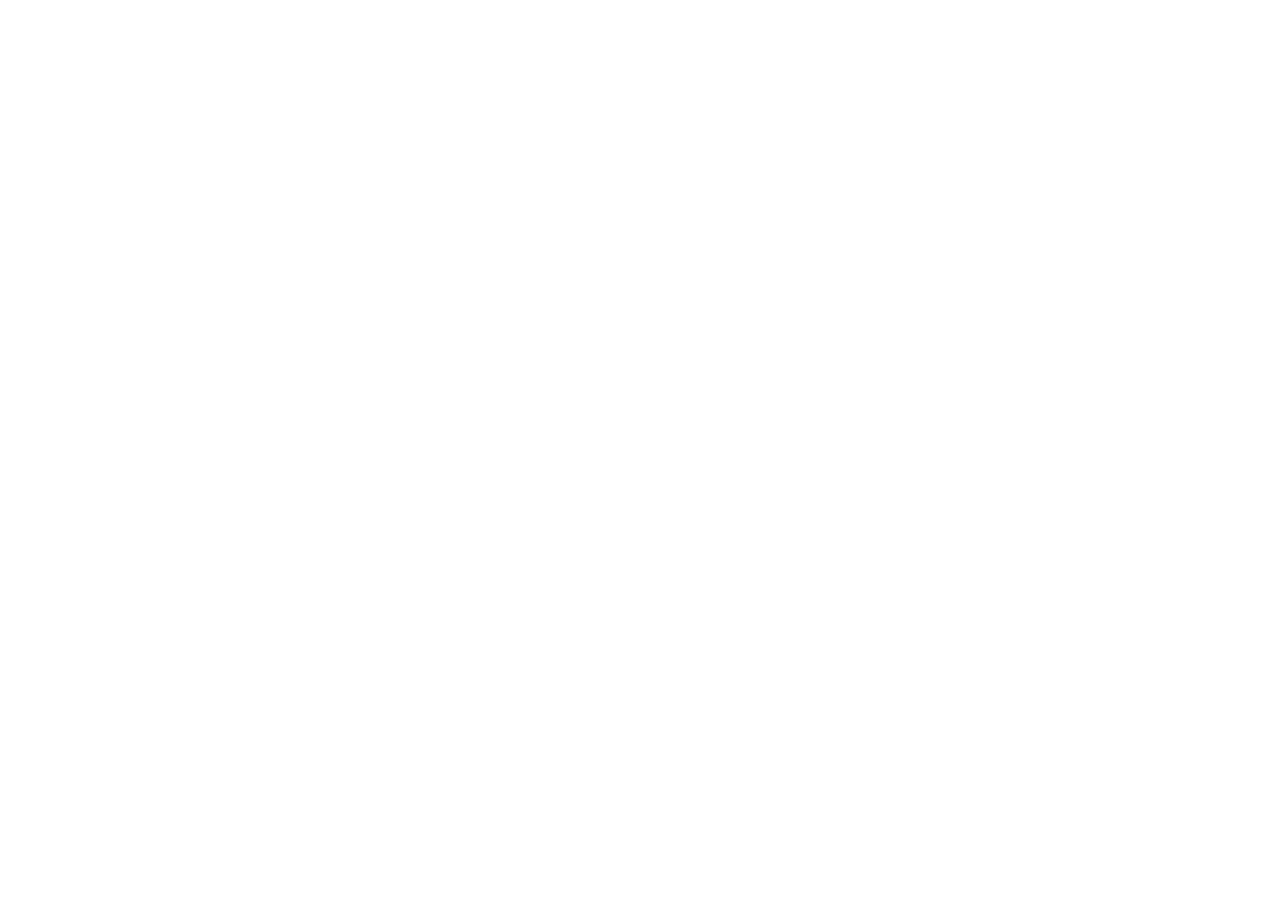
==== home/index.html @ d4605ff1 "init project" ====
<!DOCTYPE html>
<html lang="en">

<head>
    <meta charset="UTF-8">
    <meta http-equiv="X-UA-Compatible" content="IE=edge">
    <meta name="viewport" content="width=device-width, initial-scale=1.0">
    <title>Document</title>
</head>

<body>

</body>

</html>
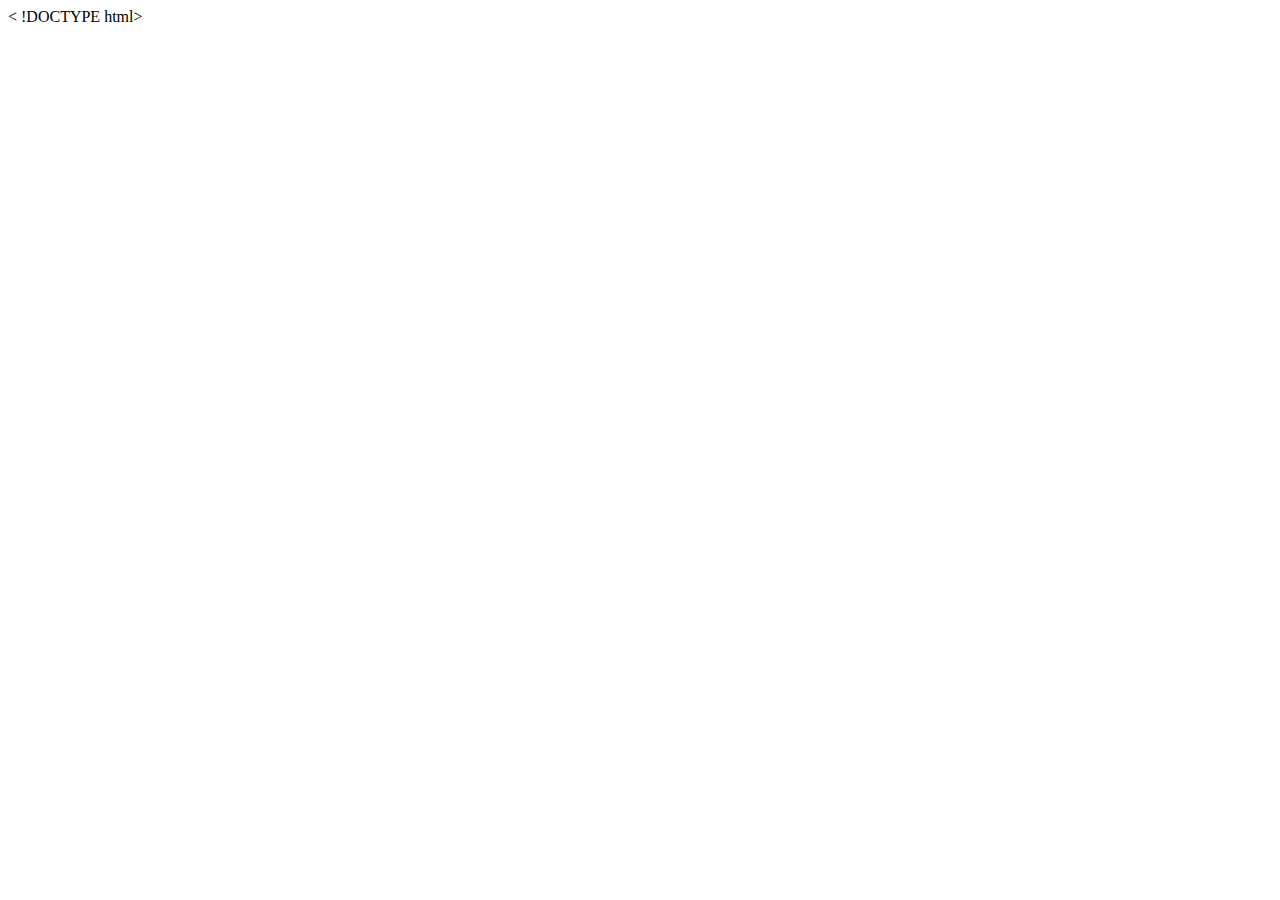
==== commit a5b7bbd5: "完成登录和注册" ====
--- a/home/index.html
+++ b/home/index.html
@@ -1,15 +1,14 @@
-<!DOCTYPE html>
-<html lang="en">
+< !DOCTYPE html>
+    <html lang="en">
 
-<head>
-    <meta charset="UTF-8">
-    <meta http-equiv="X-UA-Compatible" content="IE=edge">
-    <meta name="viewport" content="width=device-width, initial-scale=1.0">
-    <title>Document</title>
-</head>
+    <head>
+        <meta charset="UTF-8">
+        <meta http-equiv="X-UA-Compatible" content="IE=edge">
+        <meta name="viewport" content="width=device-width, initial-scale=1.0">
 
-<body>
+        <title>大事件-登录/注册</title>
+    </head>
 
-</body>
+    <body></body>
 
-</html>+    </html>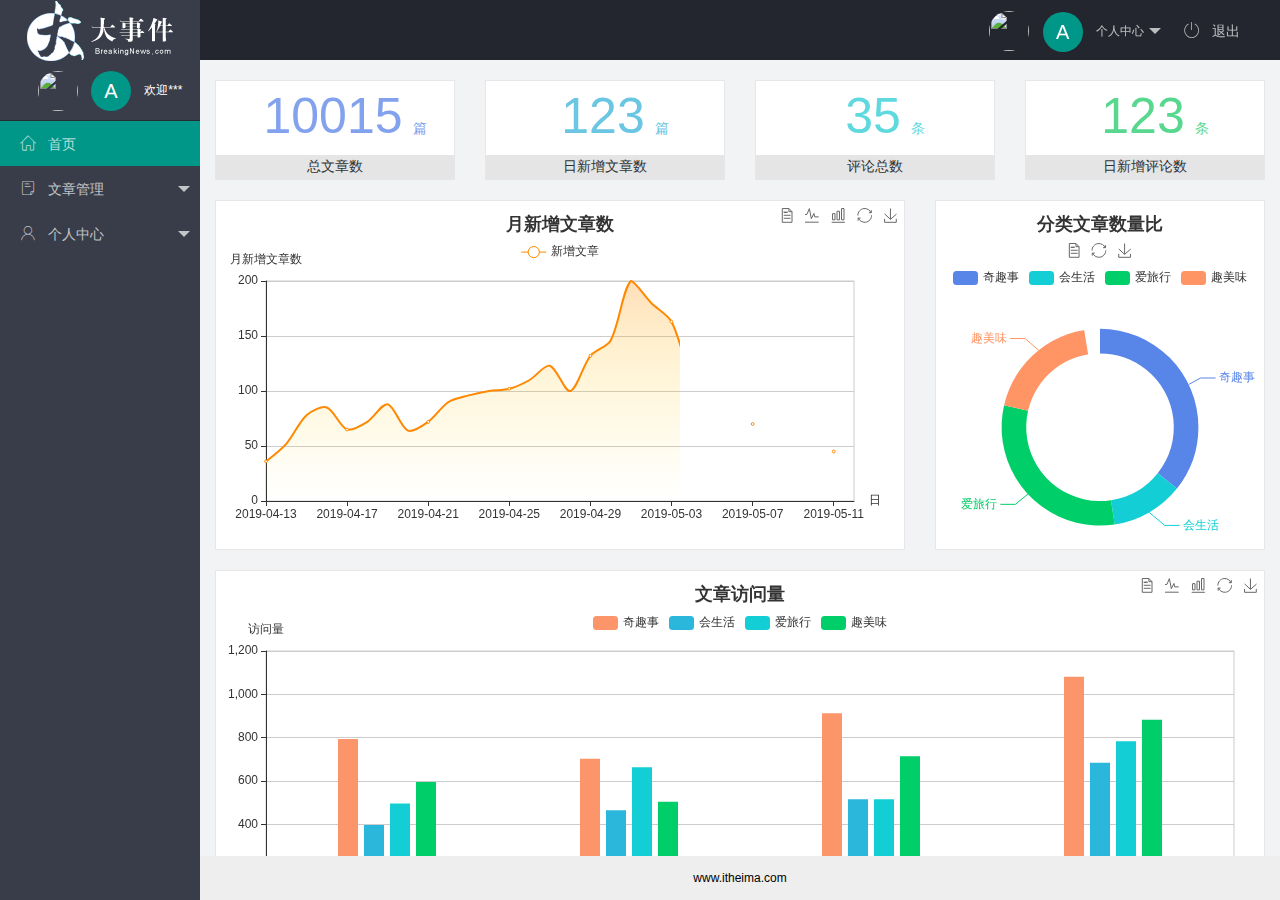
==== commit ebaa5577: "完成开发" ====
--- a/home/index.html
+++ b/home/index.html
@@ -1,14 +1,122 @@
-< !DOCTYPE html>
-    <html lang="en">
+<!DOCTYPE html>
+<html lang="en">
 
-    <head>
-        <meta charset="UTF-8">
-        <meta http-equiv="X-UA-Compatible" content="IE=edge">
-        <meta name="viewport" content="width=device-width, initial-scale=1.0">
+<head>
+    <meta charset="UTF-8">
+    <meta http-equiv="X-UA-Compatible" content="IE=edge">
+    <meta name="viewport" content="width=device-width, initial-scale=1.0">
+    <title>后台主页</title>
+    <link rel="stylesheet" href="../assets/lib/layui/css/layui.css">
+    <link rel="stylesheet" href="../assets/css/index.css">
+    <link rel="stylesheet" href="../assets/fonts/iconfont.css" />
+</head>
 
-        <title>大事件-登录/注册</title>
-    </head>
+<body>
+    <div class="layui-layout layui-layout-admin">
+        <div class="layui-header">
+            <div class="layui-logo layui-hide-xs layui-bg-black">
+                <img src="../assets/images/logo.png" alt="" />
+            </div>
+            <!-- 头部区域（可配合layui 已有的水平导航） -->
+            <ul class="layui-nav layui-layout-right">
+                <li class="layui-nav-item layui-hide layui-show-md-inline-block">
+                    <a href="javascript:;" class="userinfo">
+                        <img src="//tva1.sinaimg.cn/crop.0.0.118.118.180/5db11ff4gw1e77d3nqrv8j203b03cweg.jpg"
+                             class="layui-nav-img">
+                        <span class="text-avatar">A</span>
+                        个人中心
+                    </a>
+                    <dl class="layui-nav-child">
+                        <dd><a href="">基本资料</a></dd>
+                        <dd><a href="">更换头像</a></dd>
+                        <dd><a href="">重置密码</a></dd>
+                    </dl>
+                </li>
+                <li class="layui-nav-item" lay-header-event="menuRight" lay-unselect>
+                    <a href="javascript:;" id="btnLogout">
+                        <span class="iconfont icon-tuichu"></span>
+                        退出
+                    </a>
+                </li>
+            </ul>
+        </div>
 
-    <body></body>
+        <div class="layui-side layui-bg-black">
+            <div class="layui-side-scroll">
+                <!-- 头像区域 -->
+                <div class="userinfo">
+                    <img src="//tva1.sinaimg.cn/crop.0.0.118.118.180/5db11ff4gw1e77d3nqrv8j203b03cweg.jpg"
+                         class="layui-nav-img">
+                    <span class="text-avatar">A</span>
+                    <span id="welcome">
+                        欢迎***
+                    </span>
+                </div>
+                <!-- 左侧导航区域（可配合layui已有的垂直导航） -->
+                <ul class="layui-nav layui-nav-tree" lay-filter="test" lay-shrink="all">
+                    <li class="layui-nav-item">
+                        <a class="layui-this" href="./dashboard.html" target="fm">
+                            <span class="iconfont icon-home"></span>
+                            首页
+                        </a>
+                    </li>
+                    <li class="layui-nav-item">
+                        <a class="" href="javascript:;">
+                            <span class="iconfont icon-16"></span>
+                            文章管理
+                        </a>
+                        <dl class="layui-nav-child">
+                            <dd><a href="javascript:;">
+                                    <i class="layui-icon layui-icon-app"></i>
+                                    文章类别
+                                </a></dd>
+                            <dd><a href="javascript:;">
+                                    <i class="layui-icon layui-icon-app"></i>
+                                    文章列表</a></dd>
+                            <dd><a href="javascript:;">
+                                    <i class="layui-icon layui-icon-app"></i>
+                                    发布文章</a></dd>
+                        </dl>
+                    </li>
+                    <li class="layui-nav-item">
+                        <a href="javascript:;">
+                            <span class="iconfont icon-user"></span>
+                            个人中心
+                        </a>
+                        <dl class="layui-nav-child">
+                            <dd><a href="javascript:;">
+                                    <i class="layui-icon layui-icon-app"></i>
+                                    基本资料
+                                </a></dd>
+                            <dd><a href="javascript:;">
+                                    <i class="layui-icon layui-icon-app"></i>
+                                    更换头像
+                                </a></dd>
+                            <dd><a href="javascript:;">
+                                    <i class="layui-icon layui-icon-app"></i>
+                                    重置密码
+                                </a></dd>
+                        </dl>
+                    </li>
+                    <!-- <li class="layui-nav-item"><a href="">the links</a></li> -->
+                </ul>
+            </div>
+        </div>
 
-    </html>+        <div class="layui-body">
+            <!-- 内容主体区域 -->
+            <iframe src="./dashboard.html" frameborder="0" name="fm"></iframe>
+        </div>
+
+        <div class="layui-footer">
+            <!-- 底部固定区域 -->
+            www.itheima.com
+        </div>
+    </div>
+    <script src="../assets/lib/layui/layui.all.js"></script>
+    <script src="../assets/lib/jquery.js"></script>
+    <script src="../assets/js/baseApi.js"></script>
+    <script src="../assets/js/index.js"></script>
+</body>
+
+</html>--- a/assets/lib/layui/css/layui.css
+++ b/assets/lib/layui/css/layui.css
@@ -0,0 +1,2 @@
+/** layui-v2.5.5 MIT License By https://www.layui.com */
+ .layui-inline,img{display:inline-block;vertical-align:middle}h1,h2,h3,h4,h5,h6{font-weight:400}.layui-edge,.layui-header,.layui-inline,.layui-main{position:relative}.layui-body,.layui-edge,.layui-elip{overflow:hidden}.layui-btn,.layui-edge,.layui-inline,img{vertical-align:middle}.layui-btn,.layui-disabled,.layui-icon,.layui-unselect{-moz-user-select:none;-webkit-user-select:none;-ms-user-select:none}.layui-elip,.layui-form-checkbox span,.layui-form-pane .layui-form-label{text-overflow:ellipsis;white-space:nowrap}.layui-breadcrumb,.layui-tree-btnGroup{visibility:hidden}blockquote,body,button,dd,div,dl,dt,form,h1,h2,h3,h4,h5,h6,input,li,ol,p,pre,td,textarea,th,ul{margin:0;padding:0;-webkit-tap-highlight-color:rgba(0,0,0,0)}a:active,a:hover{outline:0}img{border:none}li{list-style:none}table{border-collapse:collapse;border-spacing:0}h4,h5,h6{font-size:100%}button,input,optgroup,option,select,textarea{font-family:inherit;font-size:inherit;font-style:inherit;font-weight:inherit;outline:0}pre{white-space:pre-wrap;white-space:-moz-pre-wrap;white-space:-pre-wrap;white-space:-o-pre-wrap;word-wrap:break-word}body{line-height:24px;font:14px Helvetica Neue,Helvetica,PingFang SC,Tahoma,Arial,sans-serif}hr{height:1px;margin:10px 0;border:0;clear:both}a{color:#333;text-decoration:none}a:hover{color:#777}a cite{font-style:normal;*cursor:pointer}.layui-border-box,.layui-border-box *{box-sizing:border-box}.layui-box,.layui-box *{box-sizing:content-box}.layui-clear{clear:both;*zoom:1}.layui-clear:after{content:'\20';clear:both;*zoom:1;display:block;height:0}.layui-inline{*display:inline;*zoom:1}.layui-edge{display:inline-block;width:0;height:0;border-width:6px;border-style:dashed;border-color:transparent}.layui-edge-top{top:-4px;border-bottom-color:#999;border-bottom-style:solid}.layui-edge-right{border-left-color:#999;border-left-style:solid}.layui-edge-bottom{top:2px;border-top-color:#999;border-top-style:solid}.layui-edge-left{border-right-color:#999;border-right-style:solid}.layui-disabled,.layui-disabled:hover{color:#d2d2d2!important;cursor:not-allowed!important}.layui-circle{border-radius:100%}.layui-show{display:block!important}.layui-hide{display:none!important}@font-face{font-family:layui-icon;src:url(../font/iconfont.eot?v=250);src:url(../font/iconfont.eot?v=250#iefix) format('embedded-opentype'),url(../font/iconfont.woff2?v=250) format('woff2'),url(../font/iconfont.woff?v=250) format('woff'),url(../font/iconfont.ttf?v=250) format('truetype'),url(../font/iconfont.svg?v=250#layui-icon) format('svg')}.layui-icon{font-family:layui-icon!important;font-size:16px;font-style:normal;-webkit-font-smoothing:antialiased;-moz-osx-font-smoothing:grayscale}.layui-icon-reply-fill:before{content:"\e611"}.layui-icon-set-fill:before{content:"\e614"}.layui-icon-menu-fill:before{content:"\e60f"}.layui-icon-search:before{content:"\e615"}.layui-icon-share:before{content:"\e641"}.layui-icon-set-sm:before{content:"\e620"}.layui-icon-engine:before{content:"\e628"}.layui-icon-close:before{content:"\1006"}.layui-icon-close-fill:before{content:"\1007"}.layui-icon-chart-screen:before{content:"\e629"}.layui-icon-star:before{content:"\e600"}.layui-icon-circle-dot:before{content:"\e617"}.layui-icon-chat:before{content:"\e606"}.layui-icon-release:before{content:"\e609"}.layui-icon-list:before{content:"\e60a"}.layui-icon-chart:before{content:"\e62c"}.layui-icon-ok-circle:before{content:"\1005"}.layui-icon-layim-theme:before{content:"\e61b"}.layui-icon-table:before{content:"\e62d"}.layui-icon-right:before{content:"\e602"}.layui-icon-left:before{content:"\e603"}.layui-icon-cart-simple:before{content:"\e698"}.layui-icon-face-cry:before{content:"\e69c"}.layui-icon-face-smile:before{content:"\e6af"}.layui-icon-survey:before{content:"\e6b2"}.layui-icon-tree:before{content:"\e62e"}.layui-icon-upload-circle:before{content:"\e62f"}.layui-icon-add-circle:before{content:"\e61f"}.layui-icon-download-circle:before{content:"\e601"}.layui-icon-templeate-1:before{content:"\e630"}.layui-icon-util:before{content:"\e631"}.layui-icon-face-surprised:before{content:"\e664"}.layui-icon-edit:before{content:"\e642"}.layui-icon-speaker:before{content:"\e645"}.layui-icon-down:before{content:"\e61a"}.layui-icon-file:before{content:"\e621"}.layui-icon-layouts:before{content:"\e632"}.layui-icon-rate-half:before{content:"\e6c9"}.layui-icon-add-circle-fine:before{content:"\e608"}.layui-icon-prev-circle:before{content:"\e633"}.layui-icon-read:before{content:"\e705"}.layui-icon-404:before{content:"\e61c"}.layui-icon-carousel:before{content:"\e634"}.layui-icon-help:before{content:"\e607"}.layui-icon-code-circle:before{content:"\e635"}.layui-icon-water:before{content:"\e636"}.layui-icon-username:before{content:"\e66f"}.layui-icon-find-fill:before{content:"\e670"}.layui-icon-about:before{content:"\e60b"}.layui-icon-location:before{content:"\e715"}.layui-icon-up:before{content:"\e619"}.layui-icon-pause:before{content:"\e651"}.layui-icon-date:before{content:"\e637"}.layui-icon-layim-uploadfile:before{content:"\e61d"}.layui-icon-delete:before{content:"\e640"}.layui-icon-play:before{content:"\e652"}.layui-icon-top:before{content:"\e604"}.layui-icon-friends:before{content:"\e612"}.layui-icon-refresh-3:before{content:"\e9aa"}.layui-icon-ok:before{content:"\e605"}.layui-icon-layer:before{content:"\e638"}.layui-icon-face-smile-fine:before{content:"\e60c"}.layui-icon-dollar:before{content:"\e659"}.layui-icon-group:before{content:"\e613"}.layui-icon-layim-download:before{content:"\e61e"}.layui-icon-picture-fine:before{content:"\e60d"}.layui-icon-link:before{content:"\e64c"}.layui-icon-diamond:before{content:"\e735"}.layui-icon-log:before{content:"\e60e"}.layui-icon-rate-solid:before{content:"\e67a"}.layui-icon-fonts-del:before{content:"\e64f"}.layui-icon-unlink:before{content:"\e64d"}.layui-icon-fonts-clear:before{content:"\e639"}.layui-icon-triangle-r:before{content:"\e623"}.layui-icon-circle:before{content:"\e63f"}.layui-icon-radio:before{content:"\e643"}.layui-icon-align-center:before{content:"\e647"}.layui-icon-align-right:before{content:"\e648"}.layui-icon-align-left:before{content:"\e649"}.layui-icon-loading-1:before{content:"\e63e"}.layui-icon-return:before{content:"\e65c"}.layui-icon-fonts-strong:before{content:"\e62b"}.layui-icon-upload:before{content:"\e67c"}.layui-icon-dialogue:before{content:"\e63a"}.layui-icon-video:before{content:"\e6ed"}.layui-icon-headset:before{content:"\e6fc"}.layui-icon-cellphone-fine:before{content:"\e63b"}.layui-icon-add-1:before{content:"\e654"}.layui-icon-face-smile-b:before{content:"\e650"}.layui-icon-fonts-html:before{content:"\e64b"}.layui-icon-form:before{content:"\e63c"}.layui-icon-cart:before{content:"\e657"}.layui-icon-camera-fill:before{content:"\e65d"}.layui-icon-tabs:before{content:"\e62a"}.layui-icon-fonts-code:before{content:"\e64e"}.layui-icon-fire:before{content:"\e756"}.layui-icon-set:before{content:"\e716"}.layui-icon-fonts-u:before{content:"\e646"}.layui-icon-triangle-d:before{content:"\e625"}.layui-icon-tips:before{content:"\e702"}.layui-icon-picture:before{content:"\e64a"}.layui-icon-more-vertical:before{content:"\e671"}.layui-icon-flag:before{content:"\e66c"}.layui-icon-loading:before{content:"\e63d"}.layui-icon-fonts-i:before{content:"\e644"}.layui-icon-refresh-1:before{content:"\e666"}.layui-icon-rmb:before{content:"\e65e"}.layui-icon-home:before{content:"\e68e"}.layui-icon-user:before{content:"\e770"}.layui-icon-notice:before{content:"\e667"}.layui-icon-login-weibo:before{content:"\e675"}.layui-icon-voice:before{content:"\e688"}.layui-icon-upload-drag:before{content:"\e681"}.layui-icon-login-qq:before{content:"\e676"}.layui-icon-snowflake:before{content:"\e6b1"}.layui-icon-file-b:before{content:"\e655"}.layui-icon-template:before{content:"\e663"}.layui-icon-auz:before{content:"\e672"}.layui-icon-console:before{content:"\e665"}.layui-icon-app:before{content:"\e653"}.layui-icon-prev:before{content:"\e65a"}.layui-icon-website:before{content:"\e7ae"}.layui-icon-next:before{content:"\e65b"}.layui-icon-component:before{content:"\e857"}.layui-icon-more:before{content:"\e65f"}.layui-icon-login-wechat:before{content:"\e677"}.layui-icon-shrink-right:before{content:"\e668"}.layui-icon-spread-left:before{content:"\e66b"}.layui-icon-camera:before{content:"\e660"}.layui-icon-note:before{content:"\e66e"}.layui-icon-refresh:before{content:"\e669"}.layui-icon-female:before{content:"\e661"}.layui-icon-male:before{content:"\e662"}.layui-icon-password:before{content:"\e673"}.layui-icon-senior:before{content:"\e674"}.layui-icon-theme:before{content:"\e66a"}.layui-icon-tread:before{content:"\e6c5"}.layui-icon-praise:before{content:"\e6c6"}.layui-icon-star-fill:before{content:"\e658"}.layui-icon-rate:before{content:"\e67b"}.layui-icon-template-1:before{content:"\e656"}.layui-icon-vercode:before{content:"\e679"}.layui-icon-cellphone:before{content:"\e678"}.layui-icon-screen-full:before{content:"\e622"}.layui-icon-screen-restore:before{content:"\e758"}.layui-icon-cols:before{content:"\e610"}.layui-icon-export:before{content:"\e67d"}.layui-icon-print:before{content:"\e66d"}.layui-icon-slider:before{content:"\e714"}.layui-icon-addition:before{content:"\e624"}.layui-icon-subtraction:before{content:"\e67e"}.layui-icon-service:before{content:"\e626"}.layui-icon-transfer:before{content:"\e691"}.layui-main{width:1140px;margin:0 auto}.layui-header{z-index:1000;height:60px}.layui-header a:hover{transition:all .5s;-webkit-transition:all .5s}.layui-side{position:fixed;left:0;top:0;bottom:0;z-index:999;width:200px;overflow-x:hidden}.layui-side-scroll{position:relative;width:220px;height:100%;overflow-x:hidden}.layui-body{position:absolute;left:200px;right:0;top:0;bottom:0;z-index:998;width:auto;overflow-y:auto;box-sizing:border-box}.layui-layout-body{overflow:hidden}.layui-layout-admin .layui-header{background-color:#23262E}.layui-layout-admin .layui-side{top:60px;width:200px;overflow-x:hidden}.layui-layout-admin .layui-body{position:fixed;top:60px;bottom:44px}.layui-layout-admin .layui-main{width:auto;margin:0 15px}.layui-layout-admin .layui-footer{position:fixed;left:200px;right:0;bottom:0;height:44px;line-height:44px;padding:0 15px;background-color:#eee}.layui-layout-admin .layui-logo{position:absolute;left:0;top:0;width:200px;height:100%;line-height:60px;text-align:center;color:#009688;font-size:16px}.layui-layout-admin .layui-header .layui-nav{background:0 0}.layui-layout-left{position:absolute!important;left:200px;top:0}.layui-layout-right{position:absolute!important;right:0;top:0}.layui-container{position:relative;margin:0 auto;padding:0 15px;box-sizing:border-box}.layui-fluid{position:relative;margin:0 auto;padding:0 15px}.layui-row:after,.layui-row:before{content:'';display:block;clear:both}.layui-col-lg1,.layui-col-lg10,.layui-col-lg11,.layui-col-lg12,.layui-col-lg2,.layui-col-lg3,.layui-col-lg4,.layui-col-lg5,.layui-col-lg6,.layui-col-lg7,.layui-col-lg8,.layui-col-lg9,.layui-col-md1,.layui-col-md10,.layui-col-md11,.layui-col-md12,.layui-col-md2,.layui-col-md3,.layui-col-md4,.layui-col-md5,.layui-col-md6,.layui-col-md7,.layui-col-md8,.layui-col-md9,.layui-col-sm1,.layui-col-sm10,.layui-col-sm11,.layui-col-sm12,.layui-col-sm2,.layui-col-sm3,.layui-col-sm4,.layui-col-sm5,.layui-col-sm6,.layui-col-sm7,.layui-col-sm8,.layui-col-sm9,.layui-col-xs1,.layui-col-xs10,.layui-col-xs11,.layui-col-xs12,.layui-col-xs2,.layui-col-xs3,.layui-col-xs4,.layui-col-xs5,.layui-col-xs6,.layui-col-xs7,.layui-col-xs8,.layui-col-xs9{position:relative;display:block;box-sizing:border-box}.layui-col-xs1,.layui-col-xs10,.layui-col-xs11,.layui-col-xs12,.layui-col-xs2,.layui-col-xs3,.layui-col-xs4,.layui-col-xs5,.layui-col-xs6,.layui-col-xs7,.layui-col-xs8,.layui-col-xs9{float:left}.layui-col-xs1{width:8.33333333%}.layui-col-xs2{width:16.66666667%}.layui-col-xs3{width:25%}.layui-col-xs4{width:33.33333333%}.layui-col-xs5{width:41.66666667%}.layui-col-xs6{width:50%}.layui-col-xs7{width:58.33333333%}.layui-col-xs8{width:66.66666667%}.layui-col-xs9{width:75%}.layui-col-xs10{width:83.33333333%}.layui-col-xs11{width:91.66666667%}.layui-col-xs12{width:100%}.layui-col-xs-offset1{margin-left:8.33333333%}.layui-col-xs-offset2{margin-left:16.66666667%}.layui-col-xs-offset3{margin-left:25%}.layui-col-xs-offset4{margin-left:33.33333333%}.layui-col-xs-offset5{margin-left:41.66666667%}.layui-col-xs-offset6{margin-left:50%}.layui-col-xs-offset7{margin-left:58.33333333%}.layui-col-xs-offset8{margin-left:66.66666667%}.layui-col-xs-offset9{margin-left:75%}.layui-col-xs-offset10{margin-left:83.33333333%}.layui-col-xs-offset11{margin-left:91.66666667%}.layui-col-xs-offset12{margin-left:100%}@media screen and (max-width:768px){.layui-hide-xs{display:none!important}.layui-show-xs-block{display:block!important}.layui-show-xs-inline{display:inline!important}.layui-show-xs-inline-block{display:inline-block!important}}@media screen and (min-width:768px){.layui-container{width:750px}.layui-hide-sm{display:none!important}.layui-show-sm-block{display:block!important}.layui-show-sm-inline{display:inline!important}.layui-show-sm-inline-block{display:inline-block!important}.layui-col-sm1,.layui-col-sm10,.layui-col-sm11,.layui-col-sm12,.layui-col-sm2,.layui-col-sm3,.layui-col-sm4,.layui-col-sm5,.layui-col-sm6,.layui-col-sm7,.layui-col-sm8,.layui-col-sm9{float:left}.layui-col-sm1{width:8.33333333%}.layui-col-sm2{width:16.66666667%}.layui-col-sm3{width:25%}.layui-col-sm4{width:33.33333333%}.layui-col-sm5{width:41.66666667%}.layui-col-sm6{width:50%}.layui-col-sm7{width:58.33333333%}.layui-col-sm8{width:66.66666667%}.layui-col-sm9{width:75%}.layui-col-sm10{width:83.33333333%}.layui-col-sm11{width:91.66666667%}.layui-col-sm12{width:100%}.layui-col-sm-offset1{margin-left:8.33333333%}.layui-col-sm-offset2{margin-left:16.66666667%}.layui-col-sm-offset3{margin-left:25%}.layui-col-sm-offset4{margin-left:33.33333333%}.layui-col-sm-offset5{margin-left:41.66666667%}.layui-col-sm-offset6{margin-left:50%}.layui-col-sm-offset7{margin-left:58.33333333%}.layui-col-sm-offset8{margin-left:66.66666667%}.layui-col-sm-offset9{margin-left:75%}.layui-col-sm-offset10{margin-left:83.33333333%}.layui-col-sm-offset11{margin-left:91.66666667%}.layui-col-sm-offset12{margin-left:100%}}@media screen and (min-width:992px){.layui-container{width:970px}.layui-hide-md{display:none!important}.layui-show-md-block{display:block!important}.layui-show-md-inline{display:inline!important}.layui-show-md-inline-block{display:inline-block!important}.layui-col-md1,.layui-col-md10,.layui-col-md11,.layui-col-md12,.layui-col-md2,.layui-col-md3,.layui-col-md4,.layui-col-md5,.layui-col-md6,.layui-col-md7,.layui-col-md8,.layui-col-md9{float:left}.layui-col-md1{width:8.33333333%}.layui-col-md2{width:16.66666667%}.layui-col-md3{width:25%}.layui-col-md4{width:33.33333333%}.layui-col-md5{width:41.66666667%}.layui-col-md6{width:50%}.layui-col-md7{width:58.33333333%}.layui-col-md8{width:66.66666667%}.layui-col-md9{width:75%}.layui-col-md10{width:83.33333333%}.layui-col-md11{width:91.66666667%}.layui-col-md12{width:100%}.layui-col-md-offset1{margin-left:8.33333333%}.layui-col-md-offset2{margin-left:16.66666667%}.layui-col-md-offset3{margin-left:25%}.layui-col-md-offset4{margin-left:33.33333333%}.layui-col-md-offset5{margin-left:41.66666667%}.layui-col-md-offset6{margin-left:50%}.layui-col-md-offset7{margin-left:58.33333333%}.layui-col-md-offset8{margin-left:66.66666667%}.layui-col-md-offset9{margin-left:75%}.layui-col-md-offset10{margin-left:83.33333333%}.layui-col-md-offset11{margin-left:91.66666667%}.layui-col-md-offset12{margin-left:100%}}@media screen and (min-width:1200px){.layui-container{width:1170px}.layui-hide-lg{display:none!important}.layui-show-lg-block{display:block!important}.layui-show-lg-inline{display:inline!important}.layui-show-lg-inline-block{display:inline-block!important}.layui-col-lg1,.layui-col-lg10,.layui-col-lg11,.layui-col-lg12,.layui-col-lg2,.layui-col-lg3,.layui-col-lg4,.layui-col-lg5,.layui-col-lg6,.layui-col-lg7,.layui-col-lg8,.layui-col-lg9{float:left}.layui-col-lg1{width:8.33333333%}.layui-col-lg2{width:16.66666667%}.layui-col-lg3{width:25%}.layui-col-lg4{width:33.33333333%}.layui-col-lg5{width:41.66666667%}.layui-col-lg6{width:50%}.layui-col-lg7{width:58.33333333%}.layui-col-lg8{width:66.66666667%}.layui-col-lg9{width:75%}.layui-col-lg10{width:83.33333333%}.layui-col-lg11{width:91.66666667%}.layui-col-lg12{width:100%}.layui-col-lg-offset1{margin-left:8.33333333%}.layui-col-lg-offset2{margin-left:16.66666667%}.layui-col-lg-offset3{margin-left:25%}.layui-col-lg-offset4{margin-left:33.33333333%}.layui-col-lg-offset5{margin-left:41.66666667%}.layui-col-lg-offset6{margin-left:50%}.layui-col-lg-offset7{margin-left:58.33333333%}.layui-col-lg-offset8{margin-left:66.66666667%}.layui-col-lg-offset9{margin-left:75%}.layui-col-lg-offset10{margin-left:83.33333333%}.layui-col-lg-offset11{margin-left:91.66666667%}.layui-col-lg-offset12{margin-left:100%}}.layui-col-space1{margin:-.5px}.layui-col-space1>*{padding:.5px}.layui-col-space3{margin:-1.5px}.layui-col-space3>*{padding:1.5px}.layui-col-space5{margin:-2.5px}.layui-col-space5>*{padding:2.5px}.layui-col-space8{margin:-3.5px}.layui-col-space8>*{padding:3.5px}.layui-col-space10{margin:-5px}.layui-col-space10>*{padding:5px}.layui-col-space12{margin:-6px}.layui-col-space12>*{padding:6px}.layui-col-space15{margin:-7.5px}.layui-col-space15>*{padding:7.5px}.layui-col-space18{margin:-9px}.layui-col-space18>*{padding:9px}.layui-col-space20{margin:-10px}.layui-col-space20>*{padding:10px}.layui-col-space22{margin:-11px}.layui-col-space22>*{padding:11px}.layui-col-space25{margin:-12.5px}.layui-col-space25>*{padding:12.5px}.layui-col-space30{margin:-15px}.layui-col-space30>*{padding:15px}.layui-btn,.layui-input,.layui-select,.layui-textarea,.layui-upload-button{outline:0;-webkit-appearance:none;transition:all .3s;-webkit-transition:all .3s;box-sizing:border-box}.layui-elem-quote{margin-bottom:10px;padding:15px;line-height:22px;border-left:5px solid #009688;border-radius:0 2px 2px 0;background-color:#f2f2f2}.layui-quote-nm{border-style:solid;border-width:1px 1px 1px 5px;background:0 0}.layui-elem-field{margin-bottom:10px;padding:0;border-width:1px;border-style:solid}.layui-elem-field legend{margin-left:20px;padding:0 10px;font-size:20px;font-weight:300}.layui-field-title{margin:10px 0 20px;border-width:1px 0 0}.layui-field-box{padding:10px 15px}.layui-field-title .layui-field-box{padding:10px 0}.layui-progress{position:relative;height:6px;border-radius:20px;background-color:#e2e2e2}.layui-progress-bar{position:absolute;left:0;top:0;width:0;max-width:100%;height:6px;border-radius:20px;text-align:right;background-color:#5FB878;transition:all .3s;-webkit-transition:all .3s}.layui-progress-big,.layui-progress-big .layui-progress-bar{height:18px;line-height:18px}.layui-progress-text{position:relative;top:-20px;line-height:18px;font-size:12px;color:#666}.layui-progress-big .layui-progress-text{position:static;padding:0 10px;color:#fff}.layui-collapse{border-width:1px;border-style:solid;border-radius:2px}.layui-colla-content,.layui-colla-item{border-top-width:1px;border-top-style:solid}.layui-colla-item:first-child{border-top:none}.layui-colla-title{position:relative;height:42px;line-height:42px;padding:0 15px 0 35px;color:#333;background-color:#f2f2f2;cursor:pointer;font-size:14px;overflow:hidden}.layui-colla-content{display:none;padding:10px 15px;line-height:22px;color:#666}.layui-colla-icon{position:absolute;left:15px;top:0;font-size:14px}.layui-card{margin-bottom:15px;border-radius:2px;background-color:#fff;box-shadow:0 1px 2px 0 rgba(0,0,0,.05)}.layui-card:last-child{margin-bottom:0}.layui-card-header{position:relative;height:42px;line-height:42px;padding:0 15px;border-bottom:1px solid #f6f6f6;color:#333;border-radius:2px 2px 0 0;font-size:14px}.layui-bg-black,.layui-bg-blue,.layui-bg-cyan,.layui-bg-green,.layui-bg-orange,.layui-bg-red{color:#fff!important}.layui-card-body{position:relative;padding:10px 15px;line-height:24px}.layui-card-body[pad15]{padding:15px}.layui-card-body[pad20]{padding:20px}.layui-card-body .layui-table{margin:5px 0}.layui-card .layui-tab{margin:0}.layui-panel-window{position:relative;padding:15px;border-radius:0;border-top:5px solid #E6E6E6;background-color:#fff}.layui-auxiliar-moving{position:fixed;left:0;right:0;top:0;bottom:0;width:100%;height:100%;background:0 0;z-index:9999999999}.layui-form-label,.layui-form-mid,.layui-form-select,.layui-input-block,.layui-input-inline,.layui-textarea{position:relative}.layui-bg-red{background-color:#FF5722!important}.layui-bg-orange{background-color:#FFB800!important}.layui-bg-green{background-color:#009688!important}.layui-bg-cyan{background-color:#2F4056!important}.layui-bg-blue{background-color:#1E9FFF!important}.layui-bg-black{background-color:#393D49!important}.layui-bg-gray{background-color:#eee!important;color:#666!important}.layui-badge-rim,.layui-colla-content,.layui-colla-item,.layui-collapse,.layui-elem-field,.layui-form-pane .layui-form-item[pane],.layui-form-pane .layui-form-label,.layui-input,.layui-layedit,.layui-layedit-tool,.layui-quote-nm,.layui-select,.layui-tab-bar,.layui-tab-card,.layui-tab-title,.layui-tab-title .layui-this:after,.layui-textarea{border-color:#e6e6e6}.layui-timeline-item:before,hr{background-color:#e6e6e6}.layui-text{line-height:22px;font-size:14px;color:#666}.layui-text h1,.layui-text h2,.layui-text h3{font-weight:500;color:#333}.layui-text h1{font-size:30px}.layui-text h2{font-size:24px}.layui-text h3{font-size:18px}.layui-text a:not(.layui-btn){color:#01AAED}.layui-text a:not(.layui-btn):hover{text-decoration:underline}.layui-text ul{padding:5px 0 5px 15px}.layui-text ul li{margin-top:5px;list-style-type:disc}.layui-text em,.layui-word-aux{color:#999!important;padding:0 5px!important}.layui-btn{display:inline-block;height:38px;line-height:38px;padding:0 18px;background-color:#009688;color:#fff;white-space:nowrap;text-align:center;font-size:14px;border:none;border-radius:2px;cursor:pointer}.layui-btn:hover{opacity:.8;filter:alpha(opacity=80);color:#fff}.layui-btn:active{opacity:1;filter:alpha(opacity=100)}.layui-btn+.layui-btn{margin-left:10px}.layui-btn-container{font-size:0}.layui-btn-container .layui-btn{margin-right:10px;margin-bottom:10px}.layui-btn-container .layui-btn+.layui-btn{margin-left:0}.layui-table .layui-btn-container .layui-btn{margin-bottom:9px}.layui-btn-radius{border-radius:100px}.layui-btn .layui-icon{margin-right:3px;font-size:18px;vertical-align:bottom;vertical-align:middle\9}.layui-btn-primary{border:1px solid #C9C9C9;background-color:#fff;color:#555}.layui-btn-primary:hover{border-color:#009688;color:#333}.layui-btn-normal{background-color:#1E9FFF}.layui-btn-warm{background-color:#FFB800}.layui-btn-danger{background-color:#FF5722}.layui-btn-checked{background-color:#5FB878}.layui-btn-disabled,.layui-btn-disabled:active,.layui-btn-disabled:hover{border:1px solid #e6e6e6;background-color:#FBFBFB;color:#C9C9C9;cursor:not-allowed;opacity:1}.layui-btn-lg{height:44px;line-height:44px;padding:0 25px;font-size:16px}.layui-btn-sm{height:30px;line-height:30px;padding:0 10px;font-size:12px}.layui-btn-sm i{font-size:16px!important}.layui-btn-xs{height:22px;line-height:22px;padding:0 5px;font-size:12px}.layui-btn-xs i{font-size:14px!important}.layui-btn-group{display:inline-block;vertical-align:middle;font-size:0}.layui-btn-group .layui-btn{margin-left:0!important;margin-right:0!important;border-left:1px solid rgba(255,255,255,.5);border-radius:0}.layui-btn-group .layui-btn-primary{border-left:none}.layui-btn-group .layui-btn-primary:hover{border-color:#C9C9C9;color:#009688}.layui-btn-group .layui-btn:first-child{border-left:none;border-radius:2px 0 0 2px}.layui-btn-group .layui-btn-primary:first-child{border-left:1px solid #c9c9c9}.layui-btn-group .layui-btn:last-child{border-radius:0 2px 2px 0}.layui-btn-group .layui-btn+.layui-btn{margin-left:0}.layui-btn-group+.layui-btn-group{margin-left:10px}.layui-btn-fluid{width:100%}.layui-input,.layui-select,.layui-textarea{height:38px;line-height:1.3;line-height:38px\9;border-width:1px;border-style:solid;background-color:#fff;border-radius:2px}.layui-input::-webkit-input-placeholder,.layui-select::-webkit-input-placeholder,.layui-textarea::-webkit-input-placeholder{line-height:1.3}.layui-input,.layui-textarea{display:block;width:100%;padding-left:10px}.layui-input:hover,.layui-textarea:hover{border-color:#D2D2D2!important}.layui-input:focus,.layui-textarea:focus{border-color:#C9C9C9!important}.layui-textarea{min-height:100px;height:auto;line-height:20px;padding:6px 10px;resize:vertical}.layui-select{padding:0 10px}.layui-form input[type=checkbox],.layui-form input[type=radio],.layui-form select{display:none}.layui-form [lay-ignore]{display:initial}.layui-form-item{margin-bottom:15px;clear:both;*zoom:1}.layui-form-item:after{content:'\20';clear:both;*zoom:1;display:block;height:0}.layui-form-label{float:left;display:block;padding:9px 15px;width:80px;font-weight:400;line-height:20px;text-align:right}.layui-form-label-col{display:block;float:none;padding:9px 0;line-height:20px;text-align:left}.layui-form-item .layui-inline{margin-bottom:5px;margin-right:10px}.layui-input-block{margin-left:110px;min-height:36px}.layui-input-inline{display:inline-block;vertical-align:middle}.layui-form-item .layui-input-inline{float:left;width:190px;margin-right:10px}.layui-form-text .layui-input-inline{width:auto}.layui-form-mid{float:left;display:block;padding:9px 0!important;line-height:20px;margin-right:10px}.layui-form-danger+.layui-form-select .layui-input,.layui-form-danger:focus{border-color:#FF5722!important}.layui-form-select .layui-input{padding-right:30px;cursor:pointer}.layui-form-select .layui-edge{position:absolute;right:10px;top:50%;margin-top:-3px;cursor:pointer;border-width:6px;border-top-color:#c2c2c2;border-top-style:solid;transition:all .3s;-webkit-transition:all .3s}.layui-form-select dl{display:none;position:absolute;left:0;top:42px;padding:5px 0;z-index:899;min-width:100%;border:1px solid #d2d2d2;max-height:300px;overflow-y:auto;background-color:#fff;border-radius:2px;box-shadow:0 2px 4px rgba(0,0,0,.12);box-sizing:border-box}.layui-form-select dl dd,.layui-form-select dl dt{padding:0 10px;line-height:36px;white-space:nowrap;overflow:hidden;text-overflow:ellipsis}.layui-form-select dl dt{font-size:12px;color:#999}.layui-form-select dl dd{cursor:pointer}.layui-form-select dl dd:hover{background-color:#f2f2f2;-webkit-transition:.5s all;transition:.5s all}.layui-form-select .layui-select-group dd{padding-left:20px}.layui-form-select dl dd.layui-select-tips{padding-left:10px!important;color:#999}.layui-form-select dl dd.layui-this{background-color:#5FB878;color:#fff}.layui-form-checkbox,.layui-form-select dl dd.layui-disabled{background-color:#fff}.layui-form-selected dl{display:block}.layui-form-checkbox,.layui-form-checkbox *,.layui-form-switch{display:inline-block;vertical-align:middle}.layui-form-selected .layui-edge{margin-top:-9px;-webkit-transform:rotate(180deg);transform:rotate(180deg);margin-top:-3px\9}:root .layui-form-selected .layui-edge{margin-top:-9px\0/IE9}.layui-form-selectup dl{top:auto;bottom:42px}.layui-select-none{margin:5px 0;text-align:center;color:#999}.layui-select-disabled .layui-disabled{border-color:#eee!important}.layui-select-disabled .layui-edge{border-top-color:#d2d2d2}.layui-form-checkbox{position:relative;height:30px;line-height:30px;margin-right:10px;padding-right:30px;cursor:pointer;font-size:0;-webkit-transition:.1s linear;transition:.1s linear;box-sizing:border-box}.layui-form-checkbox span{padding:0 10px;height:100%;font-size:14px;border-radius:2px 0 0 2px;background-color:#d2d2d2;color:#fff;overflow:hidden}.layui-form-checkbox:hover span{background-color:#c2c2c2}.layui-form-checkbox i{position:absolute;right:0;top:0;width:30px;height:28px;border:1px solid #d2d2d2;border-left:none;border-radius:0 2px 2px 0;color:#fff;font-size:20px;text-align:center}.layui-form-checkbox:hover i{border-color:#c2c2c2;color:#c2c2c2}.layui-form-checked,.layui-form-checked:hover{border-color:#5FB878}.layui-form-checked span,.layui-form-checked:hover span{background-color:#5FB878}.layui-form-checked i,.layui-form-checked:hover i{color:#5FB878}.layui-form-item .layui-form-checkbox{margin-top:4px}.layui-form-checkbox[lay-skin=primary]{height:auto!important;line-height:normal!important;min-width:18px;min-height:18px;border:none!important;margin-right:0;padding-left:28px;padding-right:0;background:0 0}.layui-form-checkbox[lay-skin=primary] span{padding-left:0;padding-right:15px;line-height:18px;background:0 0;color:#666}.layui-form-checkbox[lay-skin=primary] i{right:auto;left:0;width:16px;height:16px;line-height:16px;border:1px solid #d2d2d2;font-size:12px;border-radius:2px;background-color:#fff;-webkit-transition:.1s linear;transition:.1s linear}.layui-form-checkbox[lay-skin=primary]:hover i{border-color:#5FB878;color:#fff}.layui-form-checked[lay-skin=primary] i{border-color:#5FB878!important;background-color:#5FB878;color:#fff}.layui-checkbox-disbaled[lay-skin=primary] span{background:0 0!important;color:#c2c2c2}.layui-checkbox-disbaled[lay-skin=primary]:hover i{border-color:#d2d2d2}.layui-form-item .layui-form-checkbox[lay-skin=primary]{margin-top:10px}.layui-form-switch{position:relative;height:22px;line-height:22px;min-width:35px;padding:0 5px;margin-top:8px;border:1px solid #d2d2d2;border-radius:20px;cursor:pointer;background-color:#fff;-webkit-transition:.1s linear;transition:.1s linear}.layui-form-switch i{position:absolute;left:5px;top:3px;width:16px;height:16px;border-radius:20px;background-color:#d2d2d2;-webkit-transition:.1s linear;transition:.1s linear}.layui-form-switch em{position:relative;top:0;width:25px;margin-left:21px;padding:0!important;text-align:center!important;color:#999!important;font-style:normal!important;font-size:12px}.layui-form-onswitch{border-color:#5FB878;background-color:#5FB878}.layui-checkbox-disbaled,.layui-checkbox-disbaled i{border-color:#e2e2e2!important}.layui-form-onswitch i{left:100%;margin-left:-21px;background-color:#fff}.layui-form-onswitch em{margin-left:5px;margin-right:21px;color:#fff!important}.layui-checkbox-disbaled span{background-color:#e2e2e2!important}.layui-checkbox-disbaled:hover i{color:#fff!important}[lay-radio]{display:none}.layui-form-radio,.layui-form-radio *{display:inline-block;vertical-align:middle}.layui-form-radio{line-height:28px;margin:6px 10px 0 0;padding-right:10px;cursor:pointer;font-size:0}.layui-form-radio *{font-size:14px}.layui-form-radio>i{margin-right:8px;font-size:22px;color:#c2c2c2}.layui-form-radio>i:hover,.layui-form-radioed>i{color:#5FB878}.layui-radio-disbaled>i{color:#e2e2e2!important}.layui-form-pane .layui-form-label{width:110px;padding:8px 15px;height:38px;line-height:20px;border-width:1px;border-style:solid;border-radius:2px 0 0 2px;text-align:center;background-color:#FBFBFB;overflow:hidden;box-sizing:border-box}.layui-form-pane .layui-input-inline{margin-left:-1px}.layui-form-pane .layui-input-block{margin-left:110px;left:-1px}.layui-form-pane .layui-input{border-radius:0 2px 2px 0}.layui-form-pane .layui-form-text .layui-form-label{float:none;width:100%;border-radius:2px;box-sizing:border-box;text-align:left}.layui-form-pane .layui-form-text .layui-input-inline{display:block;margin:0;top:-1px;clear:both}.layui-form-pane .layui-form-text .layui-input-block{margin:0;left:0;top:-1px}.layui-form-pane .layui-form-text .layui-textarea{min-height:100px;border-radius:0 0 2px 2px}.layui-form-pane .layui-form-checkbox{margin:4px 0 4px 10px}.layui-form-pane .layui-form-radio,.layui-form-pane .layui-form-switch{margin-top:6px;margin-left:10px}.layui-form-pane .layui-form-item[pane]{position:relative;border-width:1px;border-style:solid}.layui-form-pane .layui-form-item[pane] .layui-form-label{position:absolute;left:0;top:0;height:100%;border-width:0 1px 0 0}.layui-form-pane .layui-form-item[pane] .layui-input-inline{margin-left:110px}@media screen and (max-width:450px){.layui-form-item .layui-form-label{text-overflow:ellipsis;overflow:hidden;white-space:nowrap}.layui-form-item .layui-inline{display:block;margin-right:0;margin-bottom:20px;clear:both}.layui-form-item .layui-inline:after{content:'\20';clear:both;display:block;height:0}.layui-form-item .layui-input-inline{display:block;float:none;left:-3px;width:auto;margin:0 0 10px 112px}.layui-form-item .layui-input-inline+.layui-form-mid{margin-left:110px;top:-5px;padding:0}.layui-form-item .layui-form-checkbox{margin-right:5px;margin-bottom:5px}}.layui-layedit{border-width:1px;border-style:solid;border-radius:2px}.layui-layedit-tool{padding:3px 5px;border-bottom-width:1px;border-bottom-style:solid;font-size:0}.layedit-tool-fixed{position:fixed;top:0;border-top:1px solid #e2e2e2}.layui-layedit-tool .layedit-tool-mid,.layui-layedit-tool .layui-icon{display:inline-block;vertical-align:middle;text-align:center;font-size:14px}.layui-layedit-tool .layui-icon{position:relative;width:32px;height:30px;line-height:30px;margin:3px 5px;color:#777;cursor:pointer;border-radius:2px}.layui-layedit-tool .layui-icon:hover{color:#393D49}.layui-layedit-tool .layui-icon:active{color:#000}.layui-layedit-tool .layedit-tool-active{background-color:#e2e2e2;color:#000}.layui-layedit-tool .layui-disabled,.layui-layedit-tool .layui-disabled:hover{color:#d2d2d2;cursor:not-allowed}.layui-layedit-tool .layedit-tool-mid{width:1px;height:18px;margin:0 10px;background-color:#d2d2d2}.layedit-tool-html{width:50px!important;font-size:30px!important}.layedit-tool-b,.layedit-tool-code,.layedit-tool-help{font-size:16px!important}.layedit-tool-d,.layedit-tool-face,.layedit-tool-image,.layedit-tool-unlink{font-size:18px!important}.layedit-tool-image input{position:absolute;font-size:0;left:0;top:0;width:100%;height:100%;opacity:.01;filter:Alpha(opacity=1);cursor:pointer}.layui-layedit-iframe iframe{display:block;width:100%}#LAY_layedit_code{overflow:hidden}.layui-laypage{display:inline-block;*display:inline;*zoom:1;vertical-align:middle;margin:10px 0;font-size:0}.layui-laypage>a:first-child,.layui-laypage>a:first-child em{border-radius:2px 0 0 2px}.layui-laypage>a:last-child,.layui-laypage>a:last-child em{border-radius:0 2px 2px 0}.layui-laypage>:first-child{margin-left:0!important}.layui-laypage>:last-child{margin-right:0!important}.layui-laypage a,.layui-laypage button,.layui-laypage input,.layui-laypage select,.layui-laypage span{border:1px solid #e2e2e2}.layui-laypage a,.layui-laypage span{display:inline-block;*display:inline;*zoom:1;vertical-align:middle;padding:0 15px;height:28px;line-height:28px;margin:0 -1px 5px 0;background-color:#fff;color:#333;font-size:12px}.layui-flow-more a *,.layui-laypage input,.layui-table-view select[lay-ignore]{display:inline-block}.layui-laypage a:hover{color:#009688}.layui-laypage em{font-style:normal}.layui-laypage .layui-laypage-spr{color:#999;font-weight:700}.layui-laypage a{text-decoration:none}.layui-laypage .layui-laypage-curr{position:relative}.layui-laypage .layui-laypage-curr em{position:relative;color:#fff}.layui-laypage .layui-laypage-curr .layui-laypage-em{position:absolute;left:-1px;top:-1px;padding:1px;width:100%;height:100%;background-color:#009688}.layui-laypage-em{border-radius:2px}.layui-laypage-next em,.layui-laypage-prev em{font-family:Sim sun;font-size:16px}.layui-laypage .layui-laypage-count,.layui-laypage .layui-laypage-limits,.layui-laypage .layui-laypage-refresh,.layui-laypage .layui-laypage-skip{margin-left:10px;margin-right:10px;padding:0;border:none}.layui-laypage .layui-laypage-limits,.layui-laypage .layui-laypage-refresh{vertical-align:top}.layui-laypage .layui-laypage-refresh i{font-size:18px;cursor:pointer}.layui-laypage select{height:22px;padding:3px;border-radius:2px;cursor:pointer}.layui-laypage .layui-laypage-skip{height:30px;line-height:30px;color:#999}.layui-laypage button,.layui-laypage input{height:30px;line-height:30px;border-radius:2px;vertical-align:top;background-color:#fff;box-sizing:border-box}.layui-laypage input{width:40px;margin:0 10px;padding:0 3px;text-align:center}.layui-laypage input:focus,.layui-laypage select:focus{border-color:#009688!important}.layui-laypage button{margin-left:10px;padding:0 10px;cursor:pointer}.layui-table,.layui-table-view{margin:10px 0}.layui-flow-more{margin:10px 0;text-align:center;color:#999;font-size:14px}.layui-flow-more a{height:32px;line-height:32px}.layui-flow-more a *{vertical-align:top}.layui-flow-more a cite{padding:0 20px;border-radius:3px;background-color:#eee;color:#333;font-style:normal}.layui-flow-more a cite:hover{opacity:.8}.layui-flow-more a i{font-size:30px;color:#737383}.layui-table{width:100%;background-color:#fff;color:#666}.layui-table tr{transition:all .3s;-webkit-transition:all .3s}.layui-table th{text-align:left;font-weight:400}.layui-table tbody tr:hover,.layui-table thead tr,.layui-table-click,.layui-table-header,.layui-table-hover,.layui-table-mend,.layui-table-patch,.layui-table-tool,.layui-table-total,.layui-table-total tr,.layui-table[lay-even] tr:nth-child(even){background-color:#f2f2f2}.layui-table td,.layui-table th,.layui-table-col-set,.layui-table-fixed-r,.layui-table-grid-down,.layui-table-header,.layui-table-page,.layui-table-tips-main,.layui-table-tool,.layui-table-total,.layui-table-view,.layui-table[lay-skin=line],.layui-table[lay-skin=row]{border-width:1px;border-style:solid;border-color:#e6e6e6}.layui-table td,.layui-table th{position:relative;padding:9px 15px;min-height:20px;line-height:20px;font-size:14px}.layui-table[lay-skin=line] td,.layui-table[lay-skin=line] th{border-width:0 0 1px}.layui-table[lay-skin=row] td,.layui-table[lay-skin=row] th{border-width:0 1px 0 0}.layui-table[lay-skin=nob] td,.layui-table[lay-skin=nob] th{border:none}.layui-table img{max-width:100px}.layui-table[lay-size=lg] td,.layui-table[lay-size=lg] th{padding:15px 30px}.layui-table-view .layui-table[lay-size=lg] .layui-table-cell{height:40px;line-height:40px}.layui-table[lay-size=sm] td,.layui-table[lay-size=sm] th{font-size:12px;padding:5px 10px}.layui-table-view .layui-table[lay-size=sm] .layui-table-cell{height:20px;line-height:20px}.layui-table[lay-data]{display:none}.layui-table-box{position:relative;overflow:hidden}.layui-table-view .layui-table{position:relative;width:auto;margin:0}.layui-table-view .layui-table[lay-skin=line]{border-width:0 1px 0 0}.layui-table-view .layui-table[lay-skin=row]{border-width:0 0 1px}.layui-table-view .layui-table td,.layui-table-view .layui-table th{padding:5px 0;border-top:none;border-left:none}.layui-table-view .layui-table th.layui-unselect .layui-table-cell span{cursor:pointer}.layui-table-view .layui-table td{cursor:default}.layui-table-view .layui-table td[data-edit=text]{cursor:text}.layui-table-view .layui-form-checkbox[lay-skin=primary] i{width:18px;height:18px}.layui-table-view .layui-form-radio{line-height:0;padding:0}.layui-table-view .layui-form-radio>i{margin:0;font-size:20px}.layui-table-init{position:absolute;left:0;top:0;width:100%;height:100%;text-align:center;z-index:110}.layui-table-init .layui-icon{position:absolute;left:50%;top:50%;margin:-15px 0 0 -15px;font-size:30px;color:#c2c2c2}.layui-table-header{border-width:0 0 1px;overflow:hidden}.layui-table-header .layui-table{margin-bottom:-1px}.layui-table-tool .layui-inline[lay-event]{position:relative;width:26px;height:26px;padding:5px;line-height:16px;margin-right:10px;text-align:center;color:#333;border:1px solid #ccc;cursor:pointer;-webkit-transition:.5s all;transition:.5s all}.layui-table-tool .layui-inline[lay-event]:hover{border:1px solid #999}.layui-table-tool-temp{padding-right:120px}.layui-table-tool-self{position:absolute;right:17px;top:10px}.layui-table-tool .layui-table-tool-self .layui-inline[lay-event]{margin:0 0 0 10px}.layui-table-tool-panel{position:absolute;top:29px;left:-1px;padding:5px 0;min-width:150px;min-height:40px;border:1px solid #d2d2d2;text-align:left;overflow-y:auto;background-color:#fff;box-shadow:0 2px 4px rgba(0,0,0,.12)}.layui-table-cell,.layui-table-tool-panel li{overflow:hidden;text-overflow:ellipsis;white-space:nowrap}.layui-table-tool-panel li{padding:0 10px;line-height:30px;-webkit-transition:.5s all;transition:.5s all}.layui-table-tool-panel li .layui-form-checkbox[lay-skin=primary]{width:100%;padding-left:28px}.layui-table-tool-panel li:hover{background-color:#f2f2f2}.layui-table-tool-panel li .layui-form-checkbox[lay-skin=primary] i{position:absolute;left:0;top:0}.layui-table-tool-panel li .layui-form-checkbox[lay-skin=primary] span{padding:0}.layui-table-tool .layui-table-tool-self .layui-table-tool-panel{left:auto;right:-1px}.layui-table-col-set{position:absolute;right:0;top:0;width:20px;height:100%;border-width:0 0 0 1px;background-color:#fff}.layui-table-sort{width:10px;height:20px;margin-left:5px;cursor:pointer!important}.layui-table-sort .layui-edge{position:absolute;left:5px;border-width:5px}.layui-table-sort .layui-table-sort-asc{top:3px;border-top:none;border-bottom-style:solid;border-bottom-color:#b2b2b2}.layui-table-sort .layui-table-sort-asc:hover{border-bottom-color:#666}.layui-table-sort .layui-table-sort-desc{bottom:5px;border-bottom:none;border-top-style:solid;border-top-color:#b2b2b2}.layui-table-sort .layui-table-sort-desc:hover{border-top-color:#666}.layui-table-sort[lay-sort=asc] .layui-table-sort-asc{border-bottom-color:#000}.layui-table-sort[lay-sort=desc] .layui-table-sort-desc{border-top-color:#000}.layui-table-cell{height:28px;line-height:28px;padding:0 15px;position:relative;box-sizing:border-box}.layui-table-cell .layui-form-checkbox[lay-skin=primary]{top:-1px;padding:0}.layui-table-cell .layui-table-link{color:#01AAED}.laytable-cell-checkbox,.laytable-cell-numbers,.laytable-cell-radio,.laytable-cell-space{padding:0;text-align:center}.layui-table-body{position:relative;overflow:auto;margin-right:-1px;margin-bottom:-1px}.layui-table-body .layui-none{line-height:26px;padding:15px;text-align:center;color:#999}.layui-table-fixed{position:absolute;left:0;top:0;z-index:101}.layui-table-fixed .layui-table-body{overflow:hidden}.layui-table-fixed-l{box-shadow:0 -1px 8px rgba(0,0,0,.08)}.layui-table-fixed-r{left:auto;right:-1px;border-width:0 0 0 1px;box-shadow:-1px 0 8px rgba(0,0,0,.08)}.layui-table-fixed-r .layui-table-header{position:relative;overflow:visible}.layui-table-mend{position:absolute;right:-49px;top:0;height:100%;width:50px}.layui-table-tool{position:relative;z-index:890;width:100%;min-height:50px;line-height:30px;padding:10px 15px;border-width:0 0 1px}.layui-table-tool .layui-btn-container{margin-bottom:-10px}.layui-table-page,.layui-table-total{border-width:1px 0 0;margin-bottom:-1px;overflow:hidden}.layui-table-page{position:relative;width:100%;padding:7px 7px 0;height:41px;font-size:12px;white-space:nowrap}.layui-table-page>div{height:26px}.layui-table-page .layui-laypage{margin:0}.layui-table-page .layui-laypage a,.layui-table-page .layui-laypage span{height:26px;line-height:26px;margin-bottom:10px;border:none;background:0 0}.layui-table-page .layui-laypage a,.layui-table-page .layui-laypage span.layui-laypage-curr{padding:0 12px}.layui-table-page .layui-laypage span{margin-left:0;padding:0}.layui-table-page .layui-laypage .layui-laypage-prev{margin-left:-7px!important}.layui-table-page .layui-laypage .layui-laypage-curr .layui-laypage-em{left:0;top:0;padding:0}.layui-table-page .layui-laypage button,.layui-table-page .layui-laypage input{height:26px;line-height:26px}.layui-table-page .layui-laypage input{width:40px}.layui-table-page .layui-laypage button{padding:0 10px}.layui-table-page select{height:18px}.layui-table-patch .layui-table-cell{padding:0;width:30px}.layui-table-edit{position:absolute;left:0;top:0;width:100%;height:100%;padding:0 14px 1px;border-radius:0;box-shadow:1px 1px 20px rgba(0,0,0,.15)}.layui-table-edit:focus{border-color:#5FB878!important}select.layui-table-edit{padding:0 0 0 10px;border-color:#C9C9C9}.layui-table-view .layui-form-checkbox,.layui-table-view .layui-form-radio,.layui-table-view .layui-form-switch{top:0;margin:0;box-sizing:content-box}.layui-table-view .layui-form-checkbox{top:-1px;height:26px;line-height:26px}.layui-table-view .layui-form-checkbox i{height:26px}.layui-table-grid .layui-table-cell{overflow:visible}.layui-table-grid-down{position:absolute;top:0;right:0;width:26px;height:100%;padding:5px 0;border-width:0 0 0 1px;text-align:center;background-color:#fff;color:#999;cursor:pointer}.layui-table-grid-down .layui-icon{position:absolute;top:50%;left:50%;margin:-8px 0 0 -8px}.layui-table-grid-down:hover{background-color:#fbfbfb}body .layui-table-tips .layui-layer-content{background:0 0;padding:0;box-shadow:0 1px 6px rgba(0,0,0,.12)}.layui-table-tips-main{margin:-44px 0 0 -1px;max-height:150px;padding:8px 15px;font-size:14px;overflow-y:scroll;background-color:#fff;color:#666}.layui-table-tips-c{position:absolute;right:-3px;top:-13px;width:20px;height:20px;padding:3px;cursor:pointer;background-color:#666;border-radius:50%;color:#fff}.layui-table-tips-c:hover{background-color:#777}.layui-table-tips-c:before{position:relative;right:-2px}.layui-upload-file{display:none!important;opacity:.01;filter:Alpha(opacity=1)}.layui-upload-drag,.layui-upload-form,.layui-upload-wrap{display:inline-block}.layui-upload-list{margin:10px 0}.layui-upload-choose{padding:0 10px;color:#999}.layui-upload-drag{position:relative;padding:30px;border:1px dashed #e2e2e2;background-color:#fff;text-align:center;cursor:pointer;color:#999}.layui-upload-drag .layui-icon{font-size:50px;color:#009688}.layui-upload-drag[lay-over]{border-color:#009688}.layui-upload-iframe{position:absolute;width:0;height:0;border:0;visibility:hidden}.layui-upload-wrap{position:relative;vertical-align:middle}.layui-upload-wrap .layui-upload-file{display:block!important;position:absolute;left:0;top:0;z-index:10;font-size:100px;width:100%;height:100%;opacity:.01;filter:Alpha(opacity=1);cursor:pointer}.layui-transfer-active,.layui-transfer-box{display:inline-block;vertical-align:middle}.layui-transfer-box,.layui-transfer-header,.layui-transfer-search{border-width:0;border-style:solid;border-color:#e6e6e6}.layui-transfer-box{position:relative;border-width:1px;width:200px;height:360px;border-radius:2px;background-color:#fff}.layui-transfer-box .layui-form-checkbox{width:100%;margin:0!important}.layui-transfer-header{height:38px;line-height:38px;padding:0 10px;border-bottom-width:1px}.layui-transfer-search{position:relative;padding:10px;border-bottom-width:1px}.layui-transfer-search .layui-input{height:32px;padding-left:30px;font-size:12px}.layui-transfer-search .layui-icon-search{position:absolute;left:20px;top:50%;margin-top:-8px;color:#666}.layui-transfer-active{margin:0 15px}.layui-transfer-active .layui-btn{display:block;margin:0;padding:0 15px;background-color:#5FB878;border-color:#5FB878;color:#fff}.layui-transfer-active .layui-btn-disabled{background-color:#FBFBFB;border-color:#e6e6e6;color:#C9C9C9}.layui-transfer-active .layui-btn:first-child{margin-bottom:15px}.layui-transfer-active .layui-btn .layui-icon{margin:0;font-size:14px!important}.layui-transfer-data{padding:5px 0;overflow:auto}.layui-transfer-data li{height:32px;line-height:32px;padding:0 10px}.layui-transfer-data li:hover{background-color:#f2f2f2;transition:.5s all}.layui-transfer-data .layui-none{padding:15px 10px;text-align:center;color:#999}.layui-nav{position:relative;padding:0 20px;background-color:#393D49;color:#fff;border-radius:2px;font-size:0;box-sizing:border-box}.layui-nav *{font-size:14px}.layui-nav .layui-nav-item{position:relative;display:inline-block;*display:inline;*zoom:1;vertical-align:middle;line-height:60px}.layui-nav .layui-nav-item a{display:block;padding:0 20px;color:#fff;color:rgba(255,255,255,.7);transition:all .3s;-webkit-transition:all .3s}.layui-nav .layui-this:after,.layui-nav-bar,.layui-nav-tree .layui-nav-itemed:after{position:absolute;left:0;top:0;width:0;height:5px;background-color:#5FB878;transition:all .2s;-webkit-transition:all .2s}.layui-nav-bar{z-index:1000}.layui-nav .layui-nav-item a:hover,.layui-nav .layui-this a{color:#fff}.layui-nav .layui-this:after{content:'';top:auto;bottom:0;width:100%}.layui-nav-img{width:30px;height:30px;margin-right:10px;border-radius:50%}.layui-nav .layui-nav-more{content:'';width:0;height:0;border-style:solid dashed dashed;border-color:#fff transparent transparent;overflow:hidden;cursor:pointer;transition:all .2s;-webkit-transition:all .2s;position:absolute;top:50%;right:3px;margin-top:-3px;border-width:6px;border-top-color:rgba(255,255,255,.7)}.layui-nav .layui-nav-mored,.layui-nav-itemed>a .layui-nav-more{margin-top:-9px;border-style:dashed dashed solid;border-color:transparent transparent #fff}.layui-nav-child{display:none;position:absolute;left:0;top:65px;min-width:100%;line-height:36px;padding:5px 0;box-shadow:0 2px 4px rgba(0,0,0,.12);border:1px solid #d2d2d2;background-color:#fff;z-index:100;border-radius:2px;white-space:nowrap}.layui-nav .layui-nav-child a{color:#333}.layui-nav .layui-nav-child a:hover{background-color:#f2f2f2;color:#000}.layui-nav-child dd{position:relative}.layui-nav .layui-nav-child dd.layui-this a,.layui-nav-child dd.layui-this{background-color:#5FB878;color:#fff}.layui-nav-child dd.layui-this:after{display:none}.layui-nav-tree{width:200px;padding:0}.layui-nav-tree .layui-nav-item{display:block;width:100%;line-height:45px}.layui-nav-tree .layui-nav-item a{position:relative;height:45px;line-height:45px;text-overflow:ellipsis;overflow:hidden;white-space:nowrap}.layui-nav-tree .layui-nav-item a:hover{background-color:#4E5465}.layui-nav-tree .layui-nav-bar{width:5px;height:0;background-color:#009688}.layui-nav-tree .layui-nav-child dd.layui-this,.layui-nav-tree .layui-nav-child dd.layui-this a,.layui-nav-tree .layui-this,.layui-nav-tree .layui-this>a,.layui-nav-tree .layui-this>a:hover{background-color:#009688;color:#fff}.layui-nav-tree .layui-this:after{display:none}.layui-nav-itemed>a,.layui-nav-tree .layui-nav-title a,.layui-nav-tree .layui-nav-title a:hover{color:#fff!important}.layui-nav-tree .layui-nav-child{position:relative;z-index:0;top:0;border:none;box-shadow:none}.layui-nav-tree .layui-nav-child a{height:40px;line-height:40px;color:#fff;color:rgba(255,255,255,.7)}.layui-nav-tree .layui-nav-child,.layui-nav-tree .layui-nav-child a:hover{background:0 0;color:#fff}.layui-nav-tree .layui-nav-more{right:10px}.layui-nav-itemed>.layui-nav-child{display:block;padding:0;background-color:rgba(0,0,0,.3)!important}.layui-nav-itemed>.layui-nav-child>.layui-this>.layui-nav-child{display:block}.layui-nav-side{position:fixed;top:0;bottom:0;left:0;overflow-x:hidden;z-index:999}.layui-bg-blue .layui-nav-bar,.layui-bg-blue .layui-nav-itemed:after,.layui-bg-blue .layui-this:after{background-color:#93D1FF}.layui-bg-blue .layui-nav-child dd.layui-this{background-color:#1E9FFF}.layui-bg-blue .layui-nav-itemed>a,.layui-nav-tree.layui-bg-blue .layui-nav-title a,.layui-nav-tree.layui-bg-blue .layui-nav-title a:hover{background-color:#007DDB!important}.layui-breadcrumb{font-size:0}.layui-breadcrumb>*{font-size:14px}.layui-breadcrumb a{color:#999!important}.layui-breadcrumb a:hover{color:#5FB878!important}.layui-breadcrumb a cite{color:#666;font-style:normal}.layui-breadcrumb span[lay-separator]{margin:0 10px;color:#999}.layui-tab{margin:10px 0;text-align:left!important}.layui-tab[overflow]>.layui-tab-title{overflow:hidden}.layui-tab-title{position:relative;left:0;height:40px;white-space:nowrap;font-size:0;border-bottom-width:1px;border-bottom-style:solid;transition:all .2s;-webkit-transition:all .2s}.layui-tab-title li{display:inline-block;*display:inline;*zoom:1;vertical-align:middle;font-size:14px;transition:all .2s;-webkit-transition:all .2s;position:relative;line-height:40px;min-width:65px;padding:0 15px;text-align:center;cursor:pointer}.layui-tab-title li a{display:block}.layui-tab-title .layui-this{color:#000}.layui-tab-title .layui-this:after{position:absolute;left:0;top:0;content:'';width:100%;height:41px;border-width:1px;border-style:solid;border-bottom-color:#fff;border-radius:2px 2px 0 0;box-sizing:border-box;pointer-events:none}.layui-tab-bar{position:absolute;right:0;top:0;z-index:10;width:30px;height:39px;line-height:39px;border-width:1px;border-style:solid;border-radius:2px;text-align:center;background-color:#fff;cursor:pointer}.layui-tab-bar .layui-icon{position:relative;display:inline-block;top:3px;transition:all .3s;-webkit-transition:all .3s}.layui-tab-item{display:none}.layui-tab-more{padding-right:30px;height:auto!important;white-space:normal!important}.layui-tab-more li.layui-this:after{border-bottom-color:#e2e2e2;border-radius:2px}.layui-tab-more .layui-tab-bar .layui-icon{top:-2px;top:3px\9;-webkit-transform:rotate(180deg);transform:rotate(180deg)}:root .layui-tab-more .layui-tab-bar .layui-icon{top:-2px\0/IE9}.layui-tab-content{padding:10px}.layui-tab-title li .layui-tab-close{position:relative;display:inline-block;width:18px;height:18px;line-height:20px;margin-left:8px;top:1px;text-align:center;font-size:14px;color:#c2c2c2;transition:all .2s;-webkit-transition:all .2s}.layui-tab-title li .layui-tab-close:hover{border-radius:2px;background-color:#FF5722;color:#fff}.layui-tab-brief>.layui-tab-title .layui-this{color:#009688}.layui-tab-brief>.layui-tab-more li.layui-this:after,.layui-tab-brief>.layui-tab-title .layui-this:after{border:none;border-radius:0;border-bottom:2px solid #5FB878}.layui-tab-brief[overflow]>.layui-tab-title .layui-this:after{top:-1px}.layui-tab-card{border-width:1px;border-style:solid;border-radius:2px;box-shadow:0 2px 5px 0 rgba(0,0,0,.1)}.layui-tab-card>.layui-tab-title{background-color:#f2f2f2}.layui-tab-card>.layui-tab-title li{margin-right:-1px;margin-left:-1px}.layui-tab-card>.layui-tab-title .layui-this{background-color:#fff}.layui-tab-card>.layui-tab-title .layui-this:after{border-top:none;border-width:1px;border-bottom-color:#fff}.layui-tab-card>.layui-tab-title .layui-tab-bar{height:40px;line-height:40px;border-radius:0;border-top:none;border-right:none}.layui-tab-card>.layui-tab-more .layui-this{background:0 0;color:#5FB878}.layui-tab-card>.layui-tab-more .layui-this:after{border:none}.layui-timeline{padding-left:5px}.layui-timeline-item{position:relative;padding-bottom:20px}.layui-timeline-axis{position:absolute;left:-5px;top:0;z-index:10;width:20px;height:20px;line-height:20px;background-color:#fff;color:#5FB878;border-radius:50%;text-align:center;cursor:pointer}.layui-timeline-axis:hover{color:#FF5722}.layui-timeline-item:before{content:'';position:absolute;left:5px;top:0;z-index:0;width:1px;height:100%}.layui-timeline-item:last-child:before{display:none}.layui-timeline-item:first-child:before{display:block}.layui-timeline-content{padding-left:25px}.layui-timeline-title{position:relative;margin-bottom:10px}.layui-badge,.layui-badge-dot,.layui-badge-rim{position:relative;display:inline-block;padding:0 6px;font-size:12px;text-align:center;background-color:#FF5722;color:#fff;border-radius:2px}.layui-badge{height:18px;line-height:18px}.layui-badge-dot{width:8px;height:8px;padding:0;border-radius:50%}.layui-badge-rim{height:18px;line-height:18px;border-width:1px;border-style:solid;background-color:#fff;color:#666}.layui-btn .layui-badge,.layui-btn .layui-badge-dot{margin-left:5px}.layui-nav .layui-badge,.layui-nav .layui-badge-dot{position:absolute;top:50%;margin:-8px 6px 0}.layui-tab-title .layui-badge,.layui-tab-title .layui-badge-dot{left:5px;top:-2px}.layui-carousel{position:relative;left:0;top:0;background-color:#f8f8f8}.layui-carousel>[carousel-item]{position:relative;width:100%;height:100%;overflow:hidden}.layui-carousel>[carousel-item]:before{position:absolute;content:'\e63d';left:50%;top:50%;width:100px;line-height:20px;margin:-10px 0 0 -50px;text-align:center;color:#c2c2c2;font-family:layui-icon!important;font-size:30px;font-style:normal;-webkit-font-smoothing:antialiased;-moz-osx-font-smoothing:grayscale}.layui-carousel>[carousel-item]>*{display:none;position:absolute;left:0;top:0;width:100%;height:100%;background-color:#f8f8f8;transition-duration:.3s;-webkit-transition-duration:.3s}.layui-carousel-updown>*{-webkit-transition:.3s ease-in-out up;transition:.3s ease-in-out up}.layui-carousel-arrow{display:none\9;opacity:0;position:absolute;left:10px;top:50%;margin-top:-18px;width:36px;height:36px;line-height:36px;text-align:center;font-size:20px;border:0;border-radius:50%;background-color:rgba(0,0,0,.2);color:#fff;-webkit-transition-duration:.3s;transition-duration:.3s;cursor:pointer}.layui-carousel-arrow[lay-type=add]{left:auto!important;right:10px}.layui-carousel:hover .layui-carousel-arrow[lay-type=add],.layui-carousel[lay-arrow=always] .layui-carousel-arrow[lay-type=add]{right:20px}.layui-carousel[lay-arrow=always] .layui-carousel-arrow{opacity:1;left:20px}.layui-carousel[lay-arrow=none] .layui-carousel-arrow{display:none}.layui-carousel-arrow:hover,.layui-carousel-ind ul:hover{background-color:rgba(0,0,0,.35)}.layui-carousel:hover .layui-carousel-arrow{display:block\9;opacity:1;left:20px}.layui-carousel-ind{position:relative;top:-35px;width:100%;line-height:0!important;text-align:center;font-size:0}.layui-carousel[lay-indicator=outside]{margin-bottom:30px}.layui-carousel[lay-indicator=outside] .layui-carousel-ind{top:10px}.layui-carousel[lay-indicator=outside] .layui-carousel-ind ul{background-color:rgba(0,0,0,.5)}.layui-carousel[lay-indicator=none] .layui-carousel-ind{display:none}.layui-carousel-ind ul{display:inline-block;padding:5px;background-color:rgba(0,0,0,.2);border-radius:10px;-webkit-transition-duration:.3s;transition-duration:.3s}.layui-carousel-ind li{display:inline-block;width:10px;height:10px;margin:0 3px;font-size:14px;background-color:#e2e2e2;background-color:rgba(255,255,255,.5);border-radius:50%;cursor:pointer;-webkit-transition-duration:.3s;transition-duration:.3s}.layui-carousel-ind li:hover{background-color:rgba(255,255,255,.7)}.layui-carousel-ind li.layui-this{background-color:#fff}.layui-carousel>[carousel-item]>.layui-carousel-next,.layui-carousel>[carousel-item]>.layui-carousel-prev,.layui-carousel>[carousel-item]>.layui-this{display:block}.layui-carousel>[carousel-item]>.layui-this{left:0}.layui-carousel>[carousel-item]>.layui-carousel-prev{left:-100%}.layui-carousel>[carousel-item]>.layui-carousel-next{left:100%}.layui-carousel>[carousel-item]>.layui-carousel-next.layui-carousel-left,.layui-carousel>[carousel-item]>.layui-carousel-prev.layui-carousel-right{left:0}.layui-carousel>[carousel-item]>.layui-this.layui-carousel-left{left:-100%}.layui-carousel>[carousel-item]>.layui-this.layui-carousel-right{left:100%}.layui-carousel[lay-anim=updown] .layui-carousel-arrow{left:50%!important;top:20px;margin:0 0 0 -18px}.layui-carousel[lay-anim=updown]>[carousel-item]>*,.layui-carousel[lay-anim=fade]>[carousel-item]>*{left:0!important}.layui-carousel[lay-anim=updown] .layui-carousel-arrow[lay-type=add]{top:auto!important;bottom:20px}.layui-carousel[lay-anim=updown] .layui-carousel-ind{position:absolute;top:50%;right:20px;width:auto;height:auto}.layui-carousel[lay-anim=updown] .layui-carousel-ind ul{padding:3px 5px}.layui-carousel[lay-anim=updown] .layui-carousel-ind li{display:block;margin:6px 0}.layui-carousel[lay-anim=updown]>[carousel-item]>.layui-this{top:0}.layui-carousel[lay-anim=updown]>[carousel-item]>.layui-carousel-prev{top:-100%}.layui-carousel[lay-anim=updown]>[carousel-item]>.layui-carousel-next{top:100%}.layui-carousel[lay-anim=updown]>[carousel-item]>.layui-carousel-next.layui-carousel-left,.layui-carousel[lay-anim=updown]>[carousel-item]>.layui-carousel-prev.layui-carousel-right{top:0}.layui-carousel[lay-anim=updown]>[carousel-item]>.layui-this.layui-carousel-left{top:-100%}.layui-carousel[lay-anim=updown]>[carousel-item]>.layui-this.layui-carousel-right{top:100%}.layui-carousel[lay-anim=fade]>[carousel-item]>.layui-carousel-next,.layui-carousel[lay-anim=fade]>[carousel-item]>.layui-carousel-prev{opacity:0}.layui-carousel[lay-anim=fade]>[carousel-item]>.layui-carousel-next.layui-carousel-left,.layui-carousel[lay-anim=fade]>[carousel-item]>.layui-carousel-prev.layui-carousel-right{opacity:1}.layui-carousel[lay-anim=fade]>[carousel-item]>.layui-this.layui-carousel-left,.layui-carousel[lay-anim=fade]>[carousel-item]>.layui-this.layui-carousel-right{opacity:0}.layui-fixbar{position:fixed;right:15px;bottom:15px;z-index:999999}.layui-fixbar li{width:50px;height:50px;line-height:50px;margin-bottom:1px;text-align:center;cursor:pointer;font-size:30px;background-color:#9F9F9F;color:#fff;border-radius:2px;opacity:.95}.layui-fixbar li:hover{opacity:.85}.layui-fixbar li:active{opacity:1}.layui-fixbar .layui-fixbar-top{display:none;font-size:40px}body .layui-util-face{border:none;background:0 0}body .layui-util-face .layui-layer-content{padding:0;background-color:#fff;color:#666;box-shadow:none}.layui-util-face .layui-layer-TipsG{display:none}.layui-util-face ul{position:relative;width:372px;padding:10px;border:1px solid #D9D9D9;background-color:#fff;box-shadow:0 0 20px rgba(0,0,0,.2)}.layui-util-face ul li{cursor:pointer;float:left;border:1px solid #e8e8e8;height:22px;width:26px;overflow:hidden;margin:-1px 0 0 -1px;padding:4px 2px;text-align:center}.layui-util-face ul li:hover{position:relative;z-index:2;border:1px solid #eb7350;background:#fff9ec}.layui-code{position:relative;margin:10px 0;padding:15px;line-height:20px;border:1px solid #ddd;border-left-width:6px;background-color:#F2F2F2;color:#333;font-family:Courier New;font-size:12px}.layui-rate,.layui-rate *{display:inline-block;vertical-align:middle}.layui-rate{padding:10px 5px 10px 0;font-size:0}.layui-rate li i.layui-icon{font-size:20px;color:#FFB800;margin-right:5px;transition:all .3s;-webkit-transition:all .3s}.layui-rate li i:hover{cursor:pointer;transform:scale(1.12);-webkit-transform:scale(1.12)}.layui-rate[readonly] li i:hover{cursor:default;transform:scale(1)}.layui-colorpicker{width:26px;height:26px;border:1px solid #e6e6e6;padding:5px;border-radius:2px;line-height:24px;display:inline-block;cursor:pointer;transition:all .3s;-webkit-transition:all .3s}.layui-colorpicker:hover{border-color:#d2d2d2}.layui-colorpicker.layui-colorpicker-lg{width:34px;height:34px;line-height:32px}.layui-colorpicker.layui-colorpicker-sm{width:24px;height:24px;line-height:22px}.layui-colorpicker.layui-colorpicker-xs{width:22px;height:22px;line-height:20px}.layui-colorpicker-trigger-bgcolor{display:block;background:url([data-uri]);border-radius:2px}.layui-colorpicker-trigger-span{display:block;height:100%;box-sizing:border-box;border:1px solid rgba(0,0,0,.15);border-radius:2px;text-align:center}.layui-colorpicker-trigger-i{display:inline-block;color:#FFF;font-size:12px}.layui-colorpicker-trigger-i.layui-icon-close{color:#999}.layui-colorpicker-main{position:absolute;z-index:66666666;width:280px;padding:7px;background:#FFF;border:1px solid #d2d2d2;border-radius:2px;box-shadow:0 2px 4px rgba(0,0,0,.12)}.layui-colorpicker-main-wrapper{height:180px;position:relative}.layui-colorpicker-basis{width:260px;height:100%;position:relative}.layui-colorpicker-basis-white{width:100%;height:100%;position:absolute;top:0;left:0;background:linear-gradient(90deg,#FFF,hsla(0,0%,100%,0))}.layui-colorpicker-basis-black{width:100%;height:100%;position:absolute;top:0;left:0;background:linear-gradient(0deg,#000,transparent)}.layui-colorpicker-basis-cursor{width:10px;height:10px;border:1px solid #FFF;border-radius:50%;position:absolute;top:-3px;right:-3px;cursor:pointer}.layui-colorpicker-side{position:absolute;top:0;right:0;width:12px;height:100%;background:linear-gradient(red,#FF0,#0F0,#0FF,#00F,#F0F,red)}.layui-colorpicker-side-slider{width:100%;height:5px;box-shadow:0 0 1px #888;box-sizing:border-box;background:#FFF;border-radius:1px;border:1px solid #f0f0f0;cursor:pointer;position:absolute;left:0}.layui-colorpicker-main-alpha{display:none;height:12px;margin-top:7px;background:url([data-uri])}.layui-colorpicker-alpha-bgcolor{height:100%;position:relative}.layui-colorpicker-alpha-slider{width:5px;height:100%;box-shadow:0 0 1px #888;box-sizing:border-box;background:#FFF;border-radius:1px;border:1px solid #f0f0f0;cursor:pointer;position:absolute;top:0}.layui-colorpicker-main-pre{padding-top:7px;font-size:0}.layui-colorpicker-pre{width:20px;height:20px;border-radius:2px;display:inline-block;margin-left:6px;margin-bottom:7px;cursor:pointer}.layui-colorpicker-pre:nth-child(11n+1){margin-left:0}.layui-colorpicker-pre-isalpha{background:url([data-uri])}.layui-colorpicker-pre.layui-this{box-shadow:0 0 3px 2px rgba(0,0,0,.15)}.layui-colorpicker-pre>div{height:100%;border-radius:2px}.layui-colorpicker-main-input{text-align:right;padding-top:7px}.layui-colorpicker-main-input .layui-btn-container .layui-btn{margin:0 0 0 10px}.layui-colorpicker-main-input div.layui-inline{float:left;margin-right:10px;font-size:14px}.layui-colorpicker-main-input input.layui-input{width:150px;height:30px;color:#666}.layui-slider{height:4px;background:#e2e2e2;border-radius:3px;position:relative;cursor:pointer}.layui-slider-bar{border-radius:3px;position:absolute;height:100%}.layui-slider-step{position:absolute;top:0;width:4px;height:4px;border-radius:50%;background:#FFF;-webkit-transform:translateX(-50%);transform:translateX(-50%)}.layui-slider-wrap{width:36px;height:36px;position:absolute;top:-16px;-webkit-transform:translateX(-50%);transform:translateX(-50%);z-index:10;text-align:center}.layui-slider-wrap-btn{width:12px;height:12px;border-radius:50%;background:#FFF;display:inline-block;vertical-align:middle;cursor:pointer;transition:.3s}.layui-slider-wrap:after{content:"";height:100%;display:inline-block;vertical-align:middle}.layui-slider-wrap-btn.layui-slider-hover,.layui-slider-wrap-btn:hover{transform:scale(1.2)}.layui-slider-wrap-btn.layui-disabled:hover{transform:scale(1)!important}.layui-slider-tips{position:absolute;top:-42px;z-index:66666666;white-space:nowrap;display:none;-webkit-transform:translateX(-50%);transform:translateX(-50%);color:#FFF;background:#000;border-radius:3px;height:25px;line-height:25px;padding:0 10px}.layui-slider-tips:after{content:'';position:absolute;bottom:-12px;left:50%;margin-left:-6px;width:0;height:0;border-width:6px;border-style:solid;border-color:#000 transparent transparent}.layui-slider-input{width:70px;height:32px;border:1px solid #e6e6e6;border-radius:3px;font-size:16px;line-height:32px;position:absolute;right:0;top:-15px}.layui-slider-input-btn{display:none;position:absolute;top:0;right:0;width:20px;height:100%;border-left:1px solid #d2d2d2}.layui-slider-input-btn i{cursor:pointer;position:absolute;right:0;bottom:0;width:20px;height:50%;font-size:12px;line-height:16px;text-align:center;color:#999}.layui-slider-input-btn i:first-child{top:0;border-bottom:1px solid #d2d2d2}.layui-slider-input-txt{height:100%;font-size:14px}.layui-slider-input-txt input{height:100%;border:none}.layui-slider-input-btn i:hover{color:#009688}.layui-slider-vertical{width:4px;margin-left:34px}.layui-slider-vertical .layui-slider-bar{width:4px}.layui-slider-vertical .layui-slider-step{top:auto;left:0;-webkit-transform:translateY(50%);transform:translateY(50%)}.layui-slider-vertical .layui-slider-wrap{top:auto;left:-16px;-webkit-transform:translateY(50%);transform:translateY(50%)}.layui-slider-vertical .layui-slider-tips{top:auto;left:2px}@media \0screen{.layui-slider-wrap-btn{margin-left:-20px}.layui-slider-vertical .layui-slider-wrap-btn{margin-left:0;margin-bottom:-20px}.layui-slider-vertical .layui-slider-tips{margin-left:-8px}.layui-slider>span{margin-left:8px}}.layui-tree{line-height:22px}.layui-tree .layui-form-checkbox{margin:0!important}.layui-tree-set{width:100%;position:relative}.layui-tree-pack{display:none;padding-left:20px;position:relative}.layui-tree-iconClick,.layui-tree-main{display:inline-block;vertical-align:middle}.layui-tree-line .layui-tree-pack{padding-left:27px}.layui-tree-line .layui-tree-set .layui-tree-set:after{content:'';position:absolute;top:14px;left:-9px;width:17px;height:0;border-top:1px dotted #c0c4cc}.layui-tree-entry{position:relative;padding:3px 0;height:20px;white-space:nowrap}.layui-tree-entry:hover{background-color:#eee}.layui-tree-line .layui-tree-entry:hover{background-color:rgba(0,0,0,0)}.layui-tree-line .layui-tree-entry:hover .layui-tree-txt{color:#999;text-decoration:underline;transition:.3s}.layui-tree-main{cursor:pointer;padding-right:10px}.layui-tree-line .layui-tree-set:before{content:'';position:absolute;top:0;left:-9px;width:0;height:100%;border-left:1px dotted #c0c4cc}.layui-tree-line .layui-tree-set.layui-tree-setLineShort:before{height:13px}.layui-tree-line .layui-tree-set.layui-tree-setHide:before{height:0}.layui-tree-iconClick{position:relative;height:20px;line-height:20px;margin:0 10px;color:#c0c4cc}.layui-tree-icon{height:12px;line-height:12px;width:12px;text-align:center;border:1px solid #c0c4cc}.layui-tree-iconClick .layui-icon{font-size:18px}.layui-tree-icon .layui-icon{font-size:12px;color:#666}.layui-tree-iconArrow{padding:0 5px}.layui-tree-iconArrow:after{content:'';position:absolute;left:4px;top:3px;z-index:100;width:0;height:0;border-width:5px;border-style:solid;border-color:transparent transparent transparent #c0c4cc;transition:.5s}.layui-tree-btnGroup,.layui-tree-editInput{position:relative;vertical-align:middle;display:inline-block}.layui-tree-spread>.layui-tree-entry>.layui-tree-iconClick>.layui-tree-iconArrow:after{transform:rotate(90deg) translate(3px,4px)}.layui-tree-txt{display:inline-block;vertical-align:middle;color:#555}.layui-tree-search{margin-bottom:15px;color:#666}.layui-tree-btnGroup .layui-icon{display:inline-block;vertical-align:middle;padding:0 2px;cursor:pointer}.layui-tree-btnGroup .layui-icon:hover{color:#999;transition:.3s}.layui-tree-entry:hover .layui-tree-btnGroup{visibility:visible}.layui-tree-editInput{height:20px;line-height:20px;padding:0 3px;border:none;background-color:rgba(0,0,0,.05)}.layui-tree-emptyText{text-align:center;color:#999}.layui-anim{-webkit-animation-duration:.3s;animation-duration:.3s;-webkit-animation-fill-mode:both;animation-fill-mode:both}.layui-anim.layui-icon{display:inline-block}.layui-anim-loop{-webkit-animation-iteration-count:infinite;animation-iteration-count:infinite}.layui-trans,.layui-trans a{transition:all .3s;-webkit-transition:all .3s}@-webkit-keyframes layui-rotate{from{-webkit-transform:rotate(0)}to{-webkit-transform:rotate(360deg)}}@keyframes layui-rotate{from{transform:rotate(0)}to{transform:rotate(360deg)}}.layui-anim-rotate{-webkit-animation-name:layui-rotate;animation-name:layui-rotate;-webkit-animation-duration:1s;animation-duration:1s;-webkit-animation-timing-function:linear;animation-timing-function:linear}@-webkit-keyframes layui-up{from{-webkit-transform:translate3d(0,100%,0);opacity:.3}to{-webkit-transform:translate3d(0,0,0);opacity:1}}@keyframes layui-up{from{transform:translate3d(0,100%,0);opacity:.3}to{transform:translate3d(0,0,0);opacity:1}}.layui-anim-up{-webkit-animation-name:layui-up;animation-name:layui-up}@-webkit-keyframes layui-upbit{from{-webkit-transform:translate3d(0,30px,0);opacity:.3}to{-webkit-transform:translate3d(0,0,0);opacity:1}}@keyframes layui-upbit{from{transform:translate3d(0,30px,0);opacity:.3}to{transform:translate3d(0,0,0);opacity:1}}.layui-anim-upbit{-webkit-animation-name:layui-upbit;animation-name:layui-upbit}@-webkit-keyframes layui-scale{0%{opacity:.3;-webkit-transform:scale(.5)}100%{opacity:1;-webkit-transform:scale(1)}}@keyframes layui-scale{0%{opacity:.3;-ms-transform:scale(.5);transform:scale(.5)}100%{opacity:1;-ms-transform:scale(1);transform:scale(1)}}.layui-anim-scale{-webkit-animation-name:layui-scale;animation-name:layui-scale}@-webkit-keyframes layui-scale-spring{0%{opacity:.5;-webkit-transform:scale(.5)}80%{opacity:.8;-webkit-transform:scale(1.1)}100%{opacity:1;-webkit-transform:scale(1)}}@keyframes layui-scale-spring{0%{opacity:.5;transform:scale(.5)}80%{opacity:.8;transform:scale(1.1)}100%{opacity:1;transform:scale(1)}}.layui-anim-scaleSpring{-webkit-animation-name:layui-scale-spring;animation-name:layui-scale-spring}@-webkit-keyframes layui-fadein{0%{opacity:0}100%{opacity:1}}@keyframes layui-fadein{0%{opacity:0}100%{opacity:1}}.layui-anim-fadein{-webkit-animation-name:layui-fadein;animation-name:layui-fadein}@-webkit-keyframes layui-fadeout{0%{opacity:1}100%{opacity:0}}@keyframes layui-fadeout{0%{opacity:1}100%{opacity:0}}.layui-anim-fadeout{-webkit-animation-name:layui-fadeout;animation-name:layui-fadeout}--- a/assets/css/index.css
+++ b/assets/css/index.css
@@ -0,0 +1,60 @@
+.layui-footer {
+    text-align: center;
+    font-size: 12px;
+}
+
+.iconfont {
+    margin-right: 8px;
+}
+
+.layui-icon {
+    margin-right: 8px;
+    margin-left: 20px;
+}
+
+iframe {
+    width: 100%;
+    height: 100%;
+}
+
+.layui-body {
+    overflow: hidden;
+}
+
+/* 强制清除动画 */
+a {
+    transition: none !important;
+}
+
+.userinfo {
+    height: 60px;
+    line-height: 60px;
+    text-align: center;
+    font-size: 12px;
+    /* 禁止选中 */
+    user-select: none;
+}
+
+.layui-side-scroll .userinfo {
+    border-bottom: 1px solid #282b33;
+}
+
+.layui-nav-img {
+    width: 40px;
+    height: 40px;
+}
+
+.text-avatar {
+    display: inline-block;
+    width: 40px;
+    height: 40px;
+    background-color: #009688;
+    border-radius: 50%;
+    text-align: center;
+    line-height: 40px;
+    font-size: 20px;
+    color: #fff;
+    position: relative;
+    top: 4px;
+    margin-right: 10px;
+}--- a/assets/fonts/iconfont.css
+++ b/assets/fonts/iconfont.css
@@ -0,0 +1,37 @@
+@font-face {font-family: "iconfont";
+  src: url('iconfont.eot?t=1576139966484'); /* IE9 */
+  src: url('iconfont.eot?t=1576139966484#iefix') format('embedded-opentype'), /* IE6-IE8 */
+  url('[data-uri]') format('woff2'),
+  url('iconfont.woff?t=1576139966484') format('woff'),
+  url('iconfont.ttf?t=1576139966484') format('truetype'), /* chrome, firefox, opera, Safari, Android, iOS 4.2+ */
+  url('iconfont.svg?t=1576139966484#iconfont') format('svg'); /* iOS 4.1- */
+}
+
+.iconfont {
+  font-family: "iconfont" !important;
+  font-size: 16px;
+  font-style: normal;
+  -webkit-font-smoothing: antialiased;
+  -moz-osx-font-smoothing: grayscale;
+}
+
+.icon-home:before {
+  content: "\e6a9";
+}
+
+.icon-user:before {
+  content: "\e614";
+}
+
+.icon-pinglun:before {
+  content: "\e616";
+}
+
+.icon-tuichu:before {
+  content: "\e865";
+}
+
+.icon-16:before {
+  content: "\e615";
+}
+
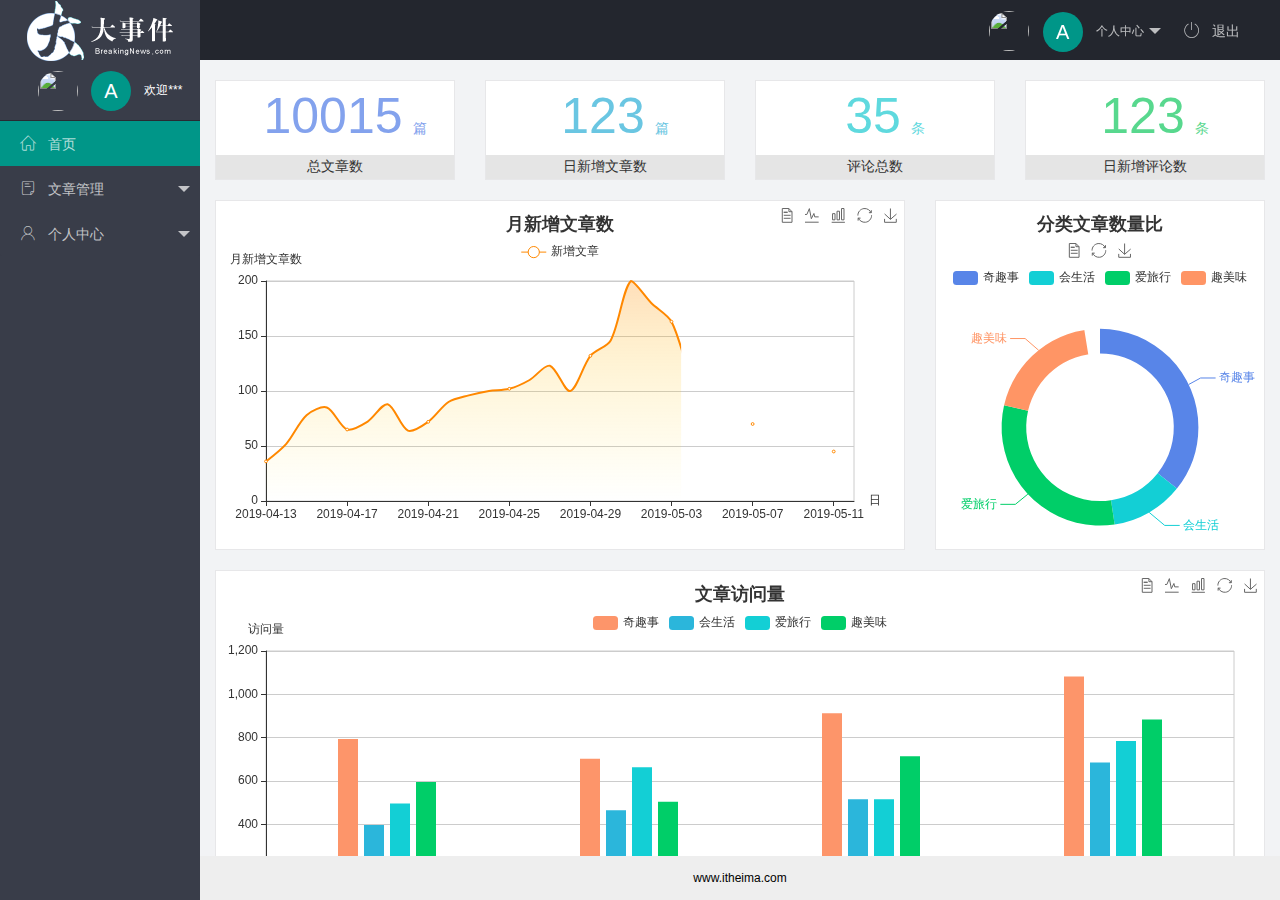
==== commit 485031ff: "基本信息" ====
--- a/home/index.html
+++ b/home/index.html
@@ -84,15 +84,15 @@
                             个人中心
                         </a>
                         <dl class="layui-nav-child">
-                            <dd><a href="javascript:;">
+                            <dd><a href="../user/user_info.html" target="fm">
                                     <i class="layui-icon layui-icon-app"></i>
                                     基本资料
                                 </a></dd>
-                            <dd><a href="javascript:;">
+                            <dd><a href="../user/user_avator.html" target="fm">
                                     <i class="layui-icon layui-icon-app"></i>
                                     更换头像
                                 </a></dd>
-                            <dd><a href="javascript:;">
+                            <dd><a href="../user/user_password.html" target="fm">
                                     <i class="layui-icon layui-icon-app"></i>
                                     重置密码
                                 </a></dd>
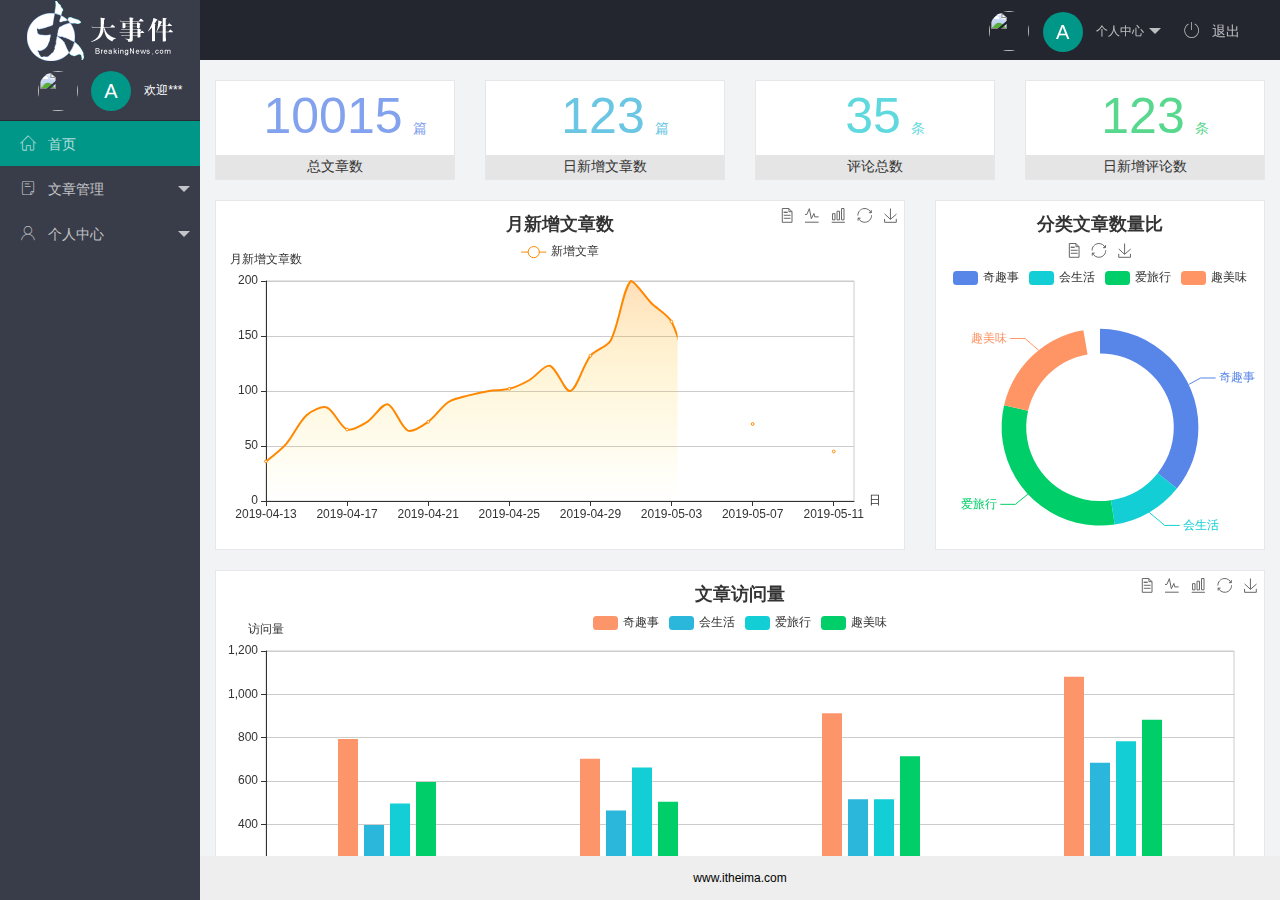
==== commit 47b5b8c9: "base" ====
--- a/home/index.html
+++ b/home/index.html
@@ -27,9 +27,9 @@
                         个人中心
                     </a>
                     <dl class="layui-nav-child">
-                        <dd><a href="">基本资料</a></dd>
-                        <dd><a href="">更换头像</a></dd>
-                        <dd><a href="">重置密码</a></dd>
+                        <dd><a href="../user/user_info.html" target="fm">基本资料</a></dd>
+                        <dd><a href="../user/user_avator.html" target="fm">更换头像</a></dd>
+                        <dd><a href="../user/user_password.html" target="fm">重置密码</a></dd>
                     </dl>
                 </li>
                 <li class="layui-nav-item" lay-header-event="menuRight" lay-unselect>
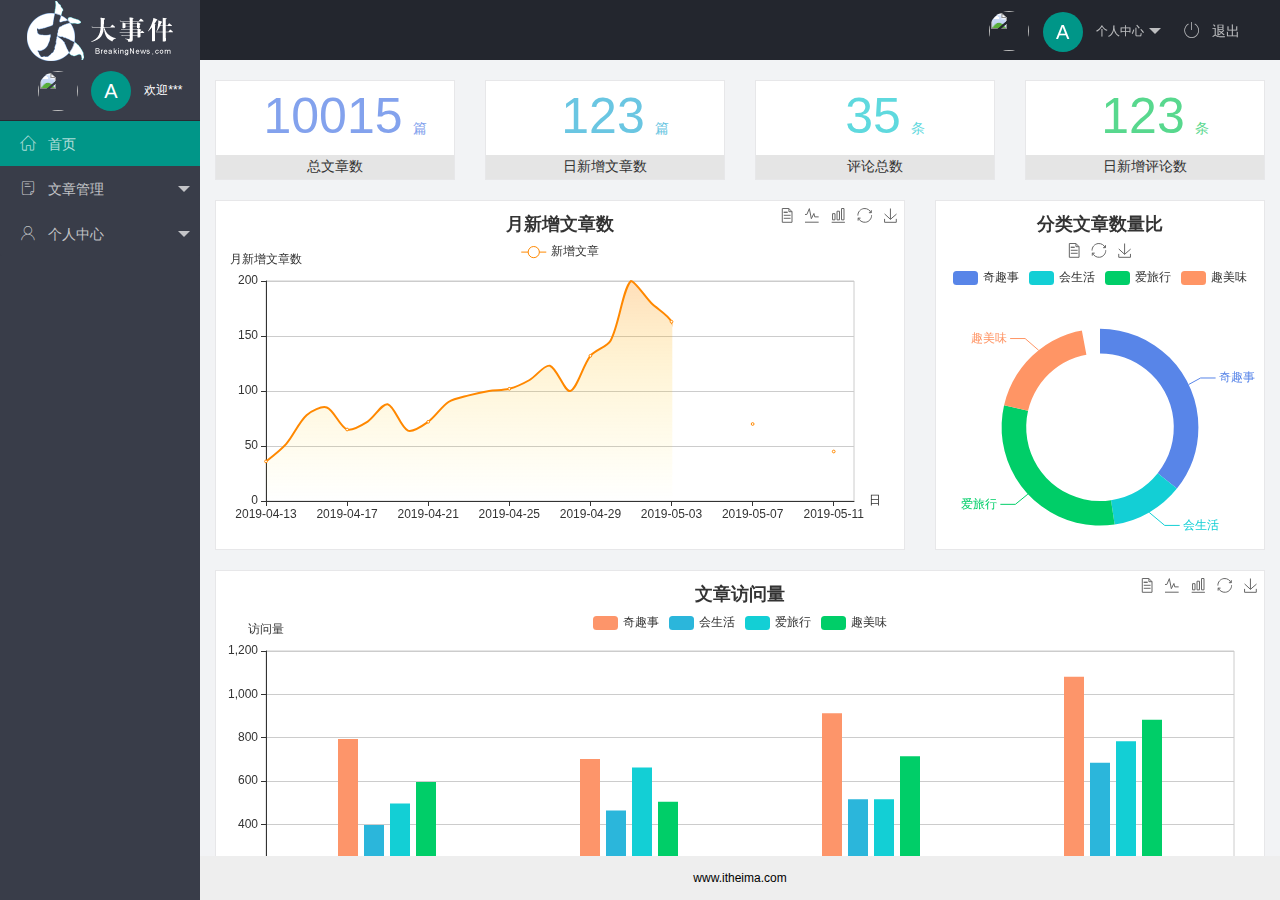
==== commit aef8f7c4: "artical" ====
--- a/home/index.html
+++ b/home/index.html
@@ -66,14 +66,14 @@
                             文章管理
                         </a>
                         <dl class="layui-nav-child">
-                            <dd><a href="javascript:;">
+                            <dd><a href="../article/art_cal.html" target="fm">
                                     <i class="layui-icon layui-icon-app"></i>
                                     文章类别
                                 </a></dd>
-                            <dd><a href="javascript:;">
+                            <dd><a href="../article/art_list.html" target="fm">
                                     <i class="layui-icon layui-icon-app"></i>
                                     文章列表</a></dd>
-                            <dd><a href="javascript:;">
+                            <dd><a href="../article/art_pub.html" target="fm">
                                     <i class="layui-icon layui-icon-app"></i>
                                     发布文章</a></dd>
                         </dl>
